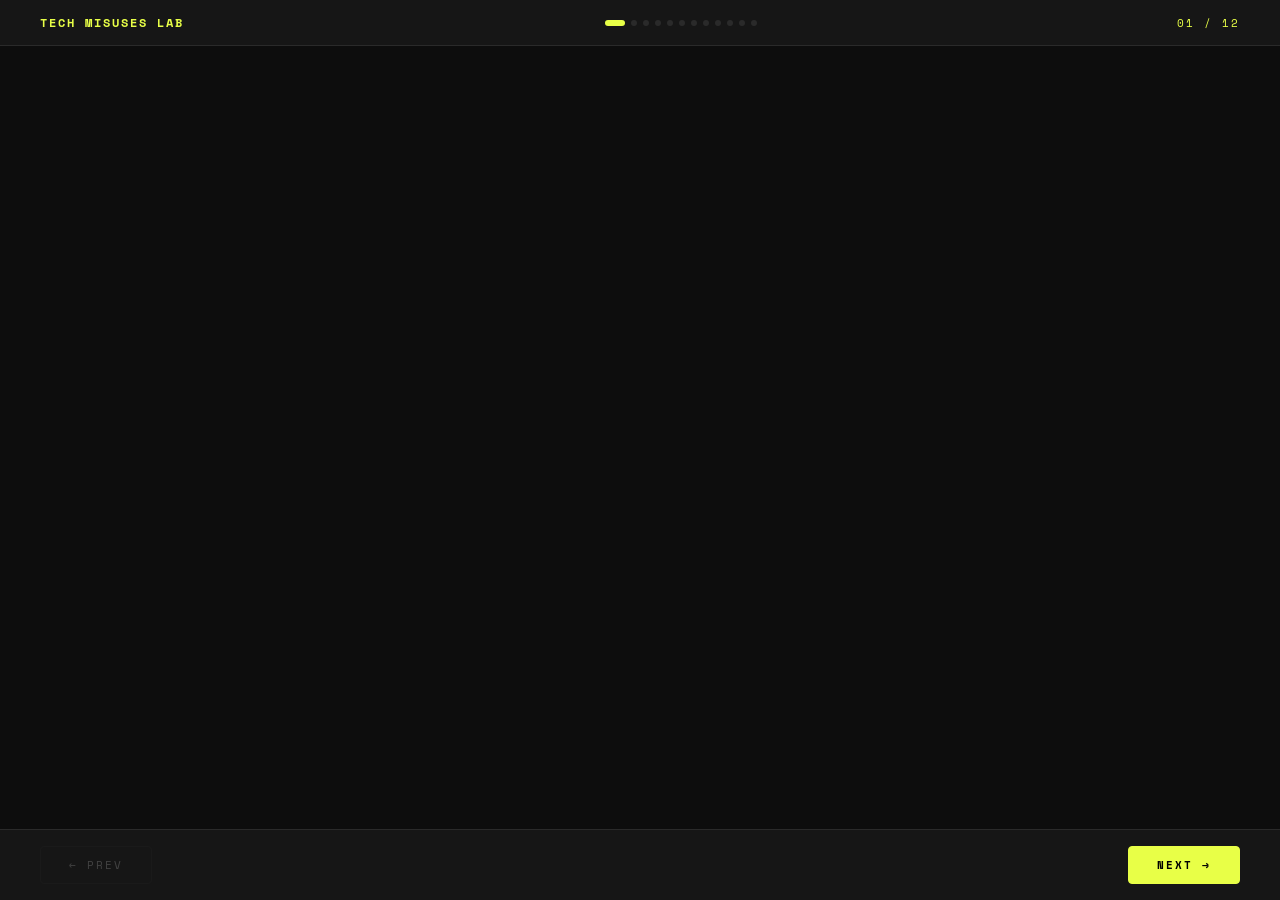
==== page.html @ c96d56f9 "Iteration1" ====
<!DOCTYPE html>
<html lang="en">
<head>
<meta charset="UTF-8"/>
<meta name="viewport" content="width=device-width, initial-scale=1.0"/>
<title>Tech Misuses Lab</title>
<link href="https://fonts.googleapis.com/css2?family=Space+Mono:wght@400;700&family=Syne:wght@400;700;800&display=swap" rel="stylesheet"/>
<style>
  :root {
    --bg: #0d0d0d; --surface: #161616; --border: #2a2a2a;
    --accent: #e8ff47; --accent2: #ff4747; --accent3: #47c8ff;
    --text: #f0f0f0; --muted: #888;
  }
  * { box-sizing: border-box; margin: 0; padding: 0; }
  body { background: var(--bg); color: var(--text); font-family: 'Syne', sans-serif; height: 100vh; display: flex; flex-direction: column; overflow: hidden; }

  /* TOPBAR */
  .topbar { display: flex; align-items: center; justify-content: space-between; padding: 14px 40px; border-bottom: 1px solid var(--border); background: var(--surface); flex-shrink: 0; }
  .topbar-title { font-family: 'Space Mono', monospace; font-size: 11px; color: var(--muted); letter-spacing: 3px; text-transform: uppercase; }
  .topbar-brand { font-family: 'Space Mono', monospace; font-size: 12px; color: var(--accent); letter-spacing: 2px; font-weight: 700; }
  .slide-counter { font-family: 'Space Mono', monospace; font-size: 11px; color: var(--accent); letter-spacing: 2px; }
  .progress-bar { display: flex; gap: 6px; align-items: center; }
  .dot { width: 6px; height: 6px; border-radius: 50%; background: var(--border); transition: all 0.3s ease; cursor: pointer; }
  .dot.active { background: var(--accent); width: 20px; border-radius: 3px; }
  .dot.visited { background: var(--muted); }

  /* SLIDES */
  .slides-wrapper { flex: 1; overflow: hidden; position: relative; }
  .slide { position: absolute; inset: 0; padding: 0 10%; display: flex; flex-direction: column; justify-content: center; align-items: center; text-align: center; opacity: 0; transform: translateX(60px); transition: all 0.45s cubic-bezier(0.4,0,0.2,1); pointer-events: none; overflow-y: auto; }
  .slide.left-align { align-items: flex-start; text-align: left; }
  .slide.active { opacity: 1; transform: translateX(0); pointer-events: all; }
  .slide.exit { opacity: 0; transform: translateX(-60px); }

  .slide-label { font-family: 'Space Mono', monospace; font-size: 11px; color: var(--accent); letter-spacing: 4px; text-transform: uppercase; margin-bottom: 20px; }
  h1 { font-size: clamp(36px,5.5vw,64px); font-weight: 800; line-height: 1.05; }
  h2 { font-size: clamp(24px,3.5vw,42px); font-weight: 700; line-height: 1.1; }
  h3 { font-size: clamp(18px,2.5vw,28px); font-weight: 700; line-height: 1.2; }
  .accent-word { color: var(--accent); }
  .danger-word { color: var(--accent2); }

  /* BOTTOM NAV */
  .bottom-nav { display: flex; justify-content: space-between; align-items: center; padding: 16px 40px; border-top: 1px solid var(--border); background: var(--surface); flex-shrink: 0; }
  .nav-btn { font-family: 'Space Mono', monospace; font-size: 11px; letter-spacing: 2px; padding: 10px 28px; border: 1px solid var(--border); background: transparent; color: var(--text); cursor: pointer; border-radius: 4px; transition: all 0.2s; }
  .nav-btn:hover:not(:disabled) { border-color: var(--accent); color: var(--accent); }
  .nav-btn:disabled { opacity: 0.2; cursor: not-allowed; }
  .nav-btn.primary { background: var(--accent); color: #000; border-color: var(--accent); font-weight: 700; }
  .nav-btn.primary:hover { background: #d4e83e; }

  /* ── SLIDE 1: Learning Objectives ── */
  .tool-name {
    font-family: 'Space Mono', monospace;
    font-size: 22px; letter-spacing: 5px; color: var(--accent3);
    text-transform: uppercase; margin-bottom: 14px; font-weight: 700;
  }
  .slide-label-large { font-family: 'Space Mono', monospace; font-size: 18px; color: var(--accent); letter-spacing: 4px; text-transform: uppercase; margin-bottom: 28px; font-weight: 700; }
  .obj-list { display: flex; flex-direction: column; gap: 14px; max-width: 720px; margin-top: 10px; width: 100%; }
  .obj-item { display: flex; gap: 18px; align-items: flex-start; padding: 16px 22px; background: var(--surface); border: 1px solid var(--border); border-radius: 8px; text-align: left; }
  .obj-num { font-family: 'Space Mono', monospace; font-size: 15px; font-weight: 700; color: var(--accent); min-width: 28px; padding-top: 3px; }
  .obj-text { font-size: 20px; color: #ccc; line-height: 1.55; }
  .obj-text strong { color: var(--text); }

  /* ── SLIDE 2: Why This Matters ── */
  .why-box { max-width: 700px; text-align: center; }
  .why-body { font-size: 19px; line-height: 1.75; color: #ccc; margin-top: 28px; max-width: 700px; }
  .why-body strong { color: var(--text); }
  .why-highlight { margin-top: 32px; padding: 26px 32px; border: 1px solid rgba(232,255,71,0.3); background: #131600; border-radius: 8px; font-size: 20px; line-height: 1.75; color: #ddd; max-width: 700px; }
  .why-highlight strong { color: var(--accent); }

  /* ── SLIDE 3: Choose Device ── */
  .mission-box { margin-top: 24px; padding: 22px 28px; border-left: 3px solid var(--accent3); background: #0d1219; border-radius: 0 8px 8px 0; max-width: 680px; width: 100%; text-align: left; }
  .mission-label { font-family: 'Space Mono', monospace; font-size: 12px; color: var(--accent3); letter-spacing: 3px; margin-bottom: 12px; }
  .mission-points { list-style: none; display: flex; flex-direction: column; gap: 10px; }
  .mission-points li { font-size: 18px; color: #ccc; display: flex; gap: 10px; align-items: flex-start; }
  .mission-points li::before { content: '→'; color: var(--accent3); font-family: 'Space Mono', monospace; flex-shrink: 0; }
  .object-grid { display: flex; gap: 24px; margin-top: 40px; justify-content: center; }
  .object-card { border: 1px solid var(--border); background: var(--surface); border-radius: 14px; padding: 44px 48px; cursor: pointer; transition: all 0.25s ease; text-align: center; position: relative; overflow: hidden; min-width: 200px; }
  .object-card:hover { border-color: var(--accent); transform: translateY(-4px); background: #1e1e1e; }
  .object-card.selected { border-color: var(--accent); background: #1e1e00; }
  .object-card .icon { font-size: 56px; margin-bottom: 18px; display: block; }
  .object-card .name { font-size: 18px; font-weight: 700; }
  .object-card .tag { margin-top: 8px; font-size: 10px; font-family: 'Space Mono', monospace; color: var(--muted); }
  .object-card .soon { position: absolute; top: 12px; right: 12px; font-size: 9px; background: var(--border); color: var(--muted); padding: 3px 8px; border-radius: 3px; font-family: 'Space Mono', monospace; }
  .select-btn { margin-top: 28px; background: var(--accent); color: #000; font-family: 'Space Mono', monospace; font-size: 13px; font-weight: 700; letter-spacing: 2px; padding: 15px 36px; border: none; cursor: pointer; transition: all 0.2s; border-radius: 5px; }
  .select-btn:hover { background: #d4e83e; transform: translateY(-1px); }

  /* ── SLIDE 4: Components ── */
  .purpose-box { border-left: 3px solid var(--accent); padding: 15px 20px; background: #161600; margin: 18px 0 20px; font-size: 16px; line-height: 1.7; color: #ccc; max-width: 820px; border-radius: 0 6px 6px 0; width: 100%; }
  .printer-image { max-width: 820px; width: 100%; border-radius: 8px; border: 1px solid var(--border); margin-top: 4px; object-fit: contain; max-height: 340px; }
  .img-placeholder { max-width: 820px; width: 100%; height: 300px; border: 2px dashed var(--border); border-radius: 8px; display: flex; align-items: center; justify-content: center; flex-direction: column; gap: 10px; color: var(--muted); font-family: 'Space Mono', monospace; font-size: 12px; letter-spacing: 2px; margin-top: 4px; }

  /* ── SLIDE 5: Quiz 1 ── */
  .quiz-wrap { display: flex; flex-direction: column; align-items: center; width: 100%; max-width: 700px; }
  .quiz-heading { font-size: clamp(22px,3.5vw,40px); font-weight: 800; line-height: 1.15; text-align: center; margin-bottom: 14px; }
  .quiz-q { font-size: 18px; color: #bbb; margin-bottom: 26px; line-height: 1.55; text-align: center; max-width: 580px; }
  .options-grid { display: flex; flex-direction: column; gap: 12px; width: 100%; }
  .option-btn { padding: 18px 24px; background: var(--surface); border: 2px solid var(--border); color: var(--text); font-family: 'Syne', sans-serif; font-size: 17px; font-weight: 600; text-align: left; cursor: pointer; border-radius: 8px; transition: all 0.25s; display: flex; align-items: center; gap: 16px; }
  .option-btn:hover:not(:disabled) { border-color: var(--accent3); background: #0d1a1f; }
  .option-btn.correct { border-color: var(--accent); background: #1a1e00; color: var(--accent); }
  .option-btn.wrong { border-color: var(--accent2); background: #1a0000; color: var(--accent2); }
  .option-letter { font-family: 'Space Mono', monospace; font-size: 14px; color: var(--muted); min-width: 24px; }
  .feedback-box { margin-top: 16px; padding: 15px 20px; border-radius: 8px; font-size: 15px; line-height: 1.6; width: 100%; display: none; }
  .feedback-box.show { display: block; }
  .feedback-box.correct-fb { background: #1a1e00; border: 1px solid var(--accent); color: var(--accent); }
  .feedback-box.wrong-fb { background: #1a0000; border: 1px solid var(--accent2); color: #ff8888; }

  /* ── SLIDE 6: Story 1 ── */
  .story-wrap { max-width: 800px; width: 100%; text-align: left; }
  .story-intro { font-size: 18px; color: #aaa; margin-top: 12px; margin-bottom: 22px; line-height: 1.6; }
  .attack-card { display: flex; flex-direction: column; gap: 10px; }
  .attack-block { padding: 20px 26px; border-radius: 8px; border-left: 4px solid transparent; }
  .attack-block.setup { background: #0d1219; border-color: var(--accent3); }
  .attack-block.payload { background: #1a0d0d; border-color: var(--accent2); }
  .attack-block.result { background: #0d1200; border-color: var(--accent); }
  .attack-tag { font-family: 'Space Mono', monospace; font-size: 11px; letter-spacing: 3px; text-transform: uppercase; margin-bottom: 9px; }
  .attack-block.setup .attack-tag { color: var(--accent3); }
  .attack-block.payload .attack-tag { color: var(--accent2); }
  .attack-block.result .attack-tag { color: var(--accent); }
  .attack-block p { font-size: 16px; color: #ccc; line-height: 1.65; }
  .attack-block p code { color: var(--accent3); background: #0d0d0d; padding: 2px 8px; border-radius: 4px; font-family: 'Space Mono', monospace; }
  .attack-block p strong.bad { color: #ff8888; }

  /* ── SLIDE 7: Teaser ── */
  .teaser-big { font-size: clamp(38px,5.5vw,68px); font-weight: 800; line-height: 1.05; margin: 20px 0 24px; text-align: center; }
  .teaser-sub { font-size: 18px; color: var(--muted); max-width: 520px; line-height: 1.75; text-align: center; }
  .hint-box { margin-top: 32px; padding: 18px 26px; border: 1px dashed rgba(232,255,71,0.4); border-radius: 8px; font-family: 'Space Mono', monospace; font-size: 14px; color: var(--muted); max-width: 540px; text-align: center; }
  .hint-box span { color: var(--accent); }

  /* ── SLIDE 8: Quiz 2 ── (reuses quiz styles) */

  /* ── SLIDE 9: Story 2 ── */
  .cbs-highlight { margin-top: 14px; padding: 15px 20px; background: #0a0a0a; border: 1px solid #333; border-radius: 8px; font-size: 15px; color: #999; line-height: 1.7; }
  .cbs-highlight strong { color: var(--accent); }

  /* ── SLIDE 10: Fix ── */
  .think-grid { display: grid; grid-template-columns: 1fr 1fr; gap: 16px; max-width: 800px; width: 100%; margin-top: 26px; }
  .think-card { padding: 20px 22px; border: 1px solid var(--border); border-radius: 10px; background: var(--surface); text-align: left; }
  .think-card.good { border-color: rgba(232,255,71,0.3); background: #131600; }
  .think-card.wasteful { border-color: rgba(255,150,0,0.3); background: #150a00; }
  .think-title { font-family: 'Space Mono', monospace; font-size: 11px; letter-spacing: 3px; text-transform: uppercase; margin-bottom: 10px; }
  .think-card.good .think-title { color: var(--accent); }
  .think-card.wasteful .think-title { color: #ff9600; }
  .think-card p { font-size: 15px; color: #bbb; line-height: 1.65; }

  /* ── SLIDE 11: Learnings ── */
  .learning-list { display: flex; flex-direction: column; gap: 10px; max-width: 700px; width: 100%; margin-top: 24px; text-align: left; }
  .learning-item { display: flex; gap: 20px; align-items: flex-start; padding: 15px 20px; background: var(--surface); border: 1px solid var(--border); border-radius: 8px; animation: fadeUp 0.4s ease both; }
  @keyframes fadeUp { from { opacity:0; transform:translateY(10px); } to { opacity:1; transform:translateY(0); } }
  .learning-num { font-family: 'Space Mono', monospace; font-size: 20px; font-weight: 700; color: var(--accent); min-width: 30px; line-height: 1; }
  .learning-text { font-size: 15px; color: #ccc; line-height: 1.6; }
  .learning-text strong { color: var(--text); }

  /* ── SLIDE 12: Finish ── */
  .finish-wrap { max-width: 700px; text-align: center; }
  .finish-body { font-size: 18px; color: #ccc; line-height: 1.75; margin-top: 24px; }
  .finish-body strong { color: var(--text); }
  .finish-card { margin-top: 28px; padding: 22px 28px; border: 1px solid rgba(232,255,71,0.3); background: #131600; border-radius: 10px; font-size: 17px; color: #ccc; line-height: 1.7; }
  .finish-card strong { color: var(--accent); }

  .slide::-webkit-scrollbar { width: 4px; }
  .slide::-webkit-scrollbar-thumb { background: var(--border); border-radius: 2px; }
</style>
</head>
<body>

<div class="topbar">
  <div class="topbar-brand">TECH MISUSES LAB</div>
  <div class="progress-bar" id="progressBar"></div>
  <div class="slide-counter" id="slideCounter">01 / 12</div>
</div>

<div class="slides-wrapper">

  <!-- ═══ SLIDE 1: Learning Objectives ═══ -->
  <div class="slide" data-slide="1">
    <div class="tool-name">Tech Misuses Lab</div>
    <div class="slide-label-large">Learning Objectives</div>
    <div class="obj-list">
      <div class="obj-item">
        <div class="obj-num">01</div>
        <div class="obj-text"><strong>Define the purpose</strong> of an engineering device and break it down into its core components.</div>
      </div>
      <div class="obj-item">
        <div class="obj-num">02</div>
        <div class="obj-text"><strong>Understand how each component works</strong> — including how it stores, moves, and exposes data.</div>
      </div>
      <div class="obj-item">
        <div class="obj-num">03</div>
        <div class="obj-text"><strong>Identify real-world misuse patterns</strong> that have already been exploited by attackers.</div>
      </div>
      <div class="obj-item">
        <div class="obj-num">04</div>
        <div class="obj-text"><strong>Think critically about your own designs</strong> — spotting vulnerabilities before others do.</div>
      </div>
      <div class="obj-item">
        <div class="obj-num">05</div>
        <div class="obj-text"><strong>Apply a repeatable framework</strong> for misuse analysis to any device you design or use.</div>
      </div>
    </div>
  </div>

  <!-- ═══ SLIDE 2: Why Do I Need to Know This? ═══ -->
  <div class="slide" data-slide="2">
    <div class="slide-label-large">Why This Matters</div>
    <div class="why-body">
      <p style="font-size:20px;color:#ddd;line-height:1.6;margin-bottom:16px;">You are — or will be — a <strong style="color:#f0f0f0">designer of products</strong>, and at some point you will ship something into the world.</p>
      <p style="font-size:20px;color:#ddd;line-height:1.6;margin-bottom:0;">When you do, others will use it in ways you never intended — some clever, some malicious.</p>
    </div>
    <div class="why-highlight">
      This tool gives you the instinct to see misuse early — before a product ships, before an attacker finds it, and before it becomes your problem to fix.
    </div>
  </div>

  <!-- ═══ SLIDE 3: Choose Device ═══ -->
  <div class="slide" data-slide="3">
    <div class="slide-label">Step 01 — The Mission</div>
    <h2>Which device do you<br>want to <span class="accent-word">explore?</span></h2>
    <div class="object-grid">
      <div class="object-card selected" onclick="selectCard(this)">
        <span class="icon">🖨️</span>
        <div class="name">Office Printer</div>
      </div>
      <div class="object-card" style="opacity:0.4;pointer-events:none;">
        <span class="soon">SOON</span>
        <span class="icon">📡</span>
        <div class="name">Wi-Fi Router</div>
      </div>
      <div class="object-card" style="opacity:0.4;pointer-events:none;">
        <span class="soon">SOON</span>
        <span class="icon">🔒</span>
        <div class="name">Smart Lock</div>
      </div>
    </div>
    <button class="select-btn" onclick="goNext()">CONTINUE →</button>
  </div>

  <!-- ═══ SLIDE 4: Components ═══ -->
  <div class="slide" data-slide="4" style="flex-direction:row; align-items:center; justify-content:center; gap:48px; padding:36px 6%; text-align:left;">
    <div style="flex:0 0 auto; max-width:340px;">
      <div class="slide-label">Step 02 — What is a Printer?</div>
      <h2>The Office <span class="accent-word">Printer</span></h2>
      <div class="purpose-box" style="margin-top:20px;">
        A printer's primary purpose is to <strong style="color:#f0f0f0">convert digital data into a permanent physical document</strong> on paper. In an office it is a shared hub for printing, scanning, and copying.
      </div>
    </div>
    <div style="flex:1; display:flex; align-items:center; justify-content:center; max-width:560px;">
      <img src="image.png" alt="Printer components diagram" class="printer-image" style="max-height:480px; width:100%; object-fit:contain;"
           onerror="this.style.display='none'; document.getElementById('imgPlaceholder').style.display='flex';" />
      <div id="imgPlaceholder" class="img-placeholder" style="display:none; height:400px;">
        <span>🖼️</span>
        <span>image.png — place in the same folder as this file</span>
      </div>
    </div>
  </div>

  <!-- ═══ SLIDE 5: QUIZ 1 ═══ -->
  <div class="slide" data-slide="5">
    <div class="slide-label">Step 03 — Challenge #1</div>
    <div class="quiz-wrap">
      <div class="quiz-heading">The printer is <em>live</em> in the office.<br>Which components make it <span class="danger-word">vulnerable?</span></div>
      <p class="quiz-q">An attacker wants to spy on documents while the printer is actively used. Which combination gives them a way in?</p>
      <div class="options-grid" id="quiz1Options">
        <button class="option-btn" onclick="quiz1Answer(this,'A')"><span class="option-letter">A</span> Mechanical Engine &amp; Fuser</button>
        <button class="option-btn" onclick="quiz1Answer(this,'B')"><span class="option-letter">B</span> Internet Connectivity &amp; Hard Disk Storage</button>
        <button class="option-btn" onclick="quiz1Answer(this,'C')"><span class="option-letter">C</span> Image Sensor only</button>
      </div>
      <div class="feedback-box" id="quiz1Feedback"></div>
    </div>
  </div>

  <!-- ═══ SLIDE 6: Story 1 ═══ -->
  <div class="slide" data-slide="6" style="flex-direction:row; align-items:center; justify-content:center; gap:48px; padding:36px 6%; text-align:left;">
    <div style="flex:0 0 auto; max-width:320px;">
      <div class="slide-label">Step 04 — Story #1</div>
      <h2>The <span class="danger-word">Invisible Proxy</span> Attack</h2>
      <p class="story-intro">Printers on office Wi-Fi or Ethernet are a silent entry point into the entire network.</p>
    </div>
    <div style="flex:1; display:flex; align-items:center; justify-content:center; max-width:600px;">
      <img src="story1.png" alt="Invisible Proxy Attack diagram" style="width:100%; max-height:480px; object-fit:contain; border-radius:8px; border:1px solid var(--border);"
           onerror="this.style.display='none'; document.getElementById('story1Placeholder').style.display='flex';" />
      <div id="story1Placeholder" class="img-placeholder" style="display:none; height:400px;">
        <span>🖼️</span>
        <span>story1.png — place in the same folder as this file</span>
      </div>
    </div>
  </div>

  <!-- ═══ SLIDE 7: Teaser ═══ -->
  <div class="slide" data-slide="7">
    <div class="slide-label">Step 05 — Round 2</div>
    <p style="color:var(--muted);font-size:16px;letter-spacing:1px;">But the story doesn't end there —</p>
    <div class="teaser-big">What happens<br>when the printer<br><span class="accent-word">leaves</span> the building?</div>
    <p class="teaser-sub">The network attack needs the printer to be online. But the <em>second</em> vulnerability exists even after the machine is powered off, unplugged, and thrown away.</p>
    <div class="hint-box">💡 Think: <span>Which component stores a permanent copy of every document ever printed or scanned?</span></div>
  </div>

  <!-- ═══ SLIDE 8: QUIZ 2 ═══ -->
  <div class="slide" data-slide="8">
    <div class="slide-label">Step 06 — Challenge #2</div>
    <div class="quiz-wrap">
      <div class="quiz-heading">The printer is <em>discarded</em>.<br>Which component still holds <span class="danger-word">all the secrets?</span></div>
      <p class="quiz-q">A company sells its old printer for $50. An attacker buys it. Without any network, which single component lets them recover years of sensitive documents?</p>
      <div class="options-grid" id="quiz2Options">
        <button class="option-btn" onclick="quiz2Answer(this,'A')"><span class="option-letter">A</span> Internet Connectivity</button>
        <button class="option-btn" onclick="quiz2Answer(this,'B')"><span class="option-letter">B</span> Hard Disk Storage</button>
        <button class="option-btn" onclick="quiz2Answer(this,'C')"><span class="option-letter">C</span> Mechanical Engine</button>
      </div>
      <div class="feedback-box" id="quiz2Feedback"></div>
    </div>
  </div>

  <!-- ═══ SLIDE 9: Story 2 ═══ -->
  <div class="slide left-align" data-slide="9" style="padding: 36px 8%;">
    <div class="slide-label">Step 07 — Story #2</div>
    <h2>The <span class="danger-word">Discarded</span> Goldmine</h2>
    <div class="story-wrap">
      <div class="attack-card" style="margin-top:18px;">
        <div class="attack-block setup">
          <div class="attack-tag">📦 The Setup</div>
          <p>When a company's lease ends or the machine breaks, the printer is sold at auction or sent to a recycler — hard drive still inside, full of data.</p>
        </div>
        <div class="attack-block payload">
          <div class="attack-tag">💣 The Attack</div>
          <p>An attacker buys the machine for <strong class="bad">$50</strong>, pulls the hard drive out, plugs it into a cheap SATA-to-USB adapter, and uses free forensic software to recover every scan, fax, and print job ever stored.</p>
        </div>
        <div class="attack-block result">
          <div class="attack-tag">📋 The Result</div>
          <p>Every sensitive document that ever passed through that printer is now in the attacker's hands — for the price of a pizza.</p>
        </div>
      </div>
      <div class="cbs-highlight">
        🎙️ <strong>Real World:</strong> A CBS News investigation bought used printers from a warehouse and recovered thousands of pages of medical records, social security numbers, and police warrants still on the drives.
      </div>
    </div>
  </div>

  <!-- ═══ SLIDE 10: Fix ═══ -->
  <div class="slide" data-slide="10">
    <div class="slide-label">Step 08 — What's the Fix?</div>
    <h2>How do you <span class="accent-word">solve</span> this?</h2>
    <div class="think-grid">
      <div class="think-card good">
        <div class="think-title">✅ During Use</div>
        <p>Use <strong style="color:var(--accent)">Disk Overwrite Kits</strong> — electronically shred every bit of data the moment each print job finishes.</p>
      </div>
      <div class="think-card good">
        <div class="think-title">✅ End of Life</div>
        <p><strong style="color:var(--accent)">Physically destroy</strong> the hard drive with a drill before the machine leaves the building permanently.</p>
      </div>
      <div class="think-card wasteful">
        <div class="think-title">⚠️ Tempting but Wasteful</div>
        <p>Replacing the printer every year to avoid data buildup — expensive, unsustainable, and the old drive still exists.</p>
      </div>
      <div class="think-card wasteful">
        <div class="think-title">⚠️ Tempting but Wasteful</div>
        <p>Switching to a storage-free offline printer — kills all modern workflow features and just shifts the risk elsewhere.</p>
      </div>
    </div>
  </div>

  <!-- ═══ SLIDE 11: Learnings ═══ -->
  <div class="slide" data-slide="11">
    <div class="slide-label">Step 09 — Key Takeaways</div>
    <h2>What did we <span class="accent-word">learn?</span></h2>
    <div class="learning-list">
      <div class="learning-item" style="animation-delay:0.05s">
        <div class="learning-num">01</div>
        <div class="learning-text"><strong>Clearly define the main objective</strong> and side objectives of your engineering tool.</div>
      </div>
      <div class="learning-item" style="animation-delay:0.1s">
        <div class="learning-num">02</div>
        <div class="learning-text"><strong>Clearly list out all the components</strong> required for that tool.</div>
      </div>
      <div class="learning-item" style="animation-delay:0.15s">
        <div class="learning-num">03</div>
        <div class="learning-text"><strong>Understand each component's functioning</strong> — not just what it does, but how it stores and transmits data.</div>
      </div>
      <div class="learning-item" style="animation-delay:0.2s">
        <div class="learning-num">04</div>
        <div class="learning-text"><strong>Research past misuse</strong> of those components in the real world before you deploy.</div>
      </div>
      <div class="learning-item" style="animation-delay:0.25s">
        <div class="learning-num">05</div>
        <div class="learning-text"><strong>Think of possible future misuses</strong> in your system — both while active <em>and</em> at end of life.</div>
      </div>
    </div>
  </div>

  <!-- ═══ SLIDE 12: Finish ═══ -->
  <div class="slide" data-slide="12">
    <div class="slide-label">Mission Complete</div>
    <div class="finish-wrap">
      <h1>Nice work.<br>You spotted the <span class="accent-word">risks.</span></h1>
      <p class="finish-body">
        Most people see a printer as just a machine that prints paper.<br/>
        Engineers look deeper — at the <strong>systems, data flows, and hidden risks</strong>.
      </p>
      <p class="finish-body" style="margin-top:14px;color:#aaa;">
        Today you identified vulnerabilities, traced real attacks, and thought about how to prevent them. That mindset is what turns someone from a <em>user</em> of technology into someone who can <span class="accent-word">design safer systems.</span>
      </p>
      <div class="finish-card">
        <strong>Keep thinking like this.</strong><br/>
        Every device has hidden assumptions. The best engineers are the ones who question them before attackers do.
      </div>
      <button class="select-btn" style="margin-top:28px;" onclick="goTo(1)">RESTART MISSION ↺</button>
    </div>
  </div>

</div>

<div class="bottom-nav">
  <button class="nav-btn" id="prevBtn" onclick="goPrev()" disabled>← PREV</button>
  <button class="nav-btn primary" id="nextBtn" onclick="goNext()">NEXT →</button>
</div>

<script>
  let current = 1;
  const total = 12;

  function buildDots() {
    const bar = document.getElementById('progressBar');
    bar.innerHTML = '';
    for (let i = 1; i <= total; i++) {
      const d = document.createElement('div');
      d.className = 'dot' + (i === current ? ' active' : i < current ? ' visited' : '');
      d.onclick = () => goTo(i);
      bar.appendChild(d);
    }
  }

  function updateUI() {
    document.getElementById('slideCounter').textContent =
      String(current).padStart(2,'0') + ' / ' + String(total).padStart(2,'0');
    document.getElementById('prevBtn').disabled = current === 1;
    document.getElementById('nextBtn').textContent = current === total ? 'FINISH ✓' : 'NEXT →';
    buildDots();
  }

  function goTo(n) {
    if (n === current) return;
    const slides = document.querySelectorAll('.slide');
    slides.forEach(s => {
      s.classList.remove('active','exit');
      if (parseInt(s.dataset.slide) === n) s.classList.add('active');
      else if (parseInt(s.dataset.slide) === current) s.classList.add('exit');
    });
    current = n;
    updateUI();
    setTimeout(() => document.querySelectorAll('.slide.exit').forEach(s => s.classList.remove('exit')), 500);
  }

  function goNext() { if (current < total) goTo(current + 1); }
  function goPrev() { if (current > 1) goTo(current - 1); }

  function selectCard(el) {
    document.querySelectorAll('.object-card').forEach(c => c.classList.remove('selected'));
    el.classList.add('selected');
  }

  /* QUIZ 1 — correct: B */
  function quiz1Answer(btn, key) {
    document.querySelectorAll('#quiz1Options .option-btn').forEach(b => b.disabled = true);
    const fb = document.getElementById('quiz1Feedback');
    if (key === 'B') {
      btn.classList.add('correct');
      fb.className = 'feedback-box show correct-fb';
      fb.textContent = '✓ Correct! Internet Connectivity gives the attacker a way in, and Hard Disk Storage silently holds every document they want to steal. Together they are the attack surface.';
    } else {
      btn.classList.add('wrong');
      document.querySelectorAll('#quiz1Options .option-btn')[1].classList.add('correct');
      fb.className = 'feedback-box show wrong-fb';
      fb.textContent = key === 'A'
        ? '✗ The Mechanical Engine is purely physical — heat and rollers, no memory and no network. There is nothing for an attacker to capture here.'
        : '✗ The Image Sensor only reads a page in the moment of scanning. On its own it stores nothing and transmits nothing — it needs a disk and a network to become dangerous.';
    }
  }

  /* QUIZ 2 — correct: B */
  function quiz2Answer(btn, key) {
    document.querySelectorAll('#quiz2Options .option-btn').forEach(b => b.disabled = true);
    const fb = document.getElementById('quiz2Feedback');
    if (key === 'B') {
      btn.classList.add('correct');
      fb.className = 'feedback-box show correct-fb';
      fb.textContent = '✓ Correct! The Hard Disk retains every document even after the printer is powered off and discarded. No network needed — just a $5 adapter and free software is enough to recover everything.';
    } else {
      btn.classList.add('wrong');
      document.querySelectorAll('#quiz2Options .option-btn')[1].classList.add('correct');
      fb.className = 'feedback-box show wrong-fb';
      fb.textContent = key === 'A'
        ? '✗ Internet Connectivity needs the printer to be powered on and connected. Once discarded, the network is irrelevant — but the hard disk keeps all data regardless.'
        : '✗ The Mechanical Engine is all moving parts — drums, rollers, heat. It processes paper in real time but stores nothing. No data, no risk at end of life.';
    }
  }

  updateUI();
</script>
</body>
</html>
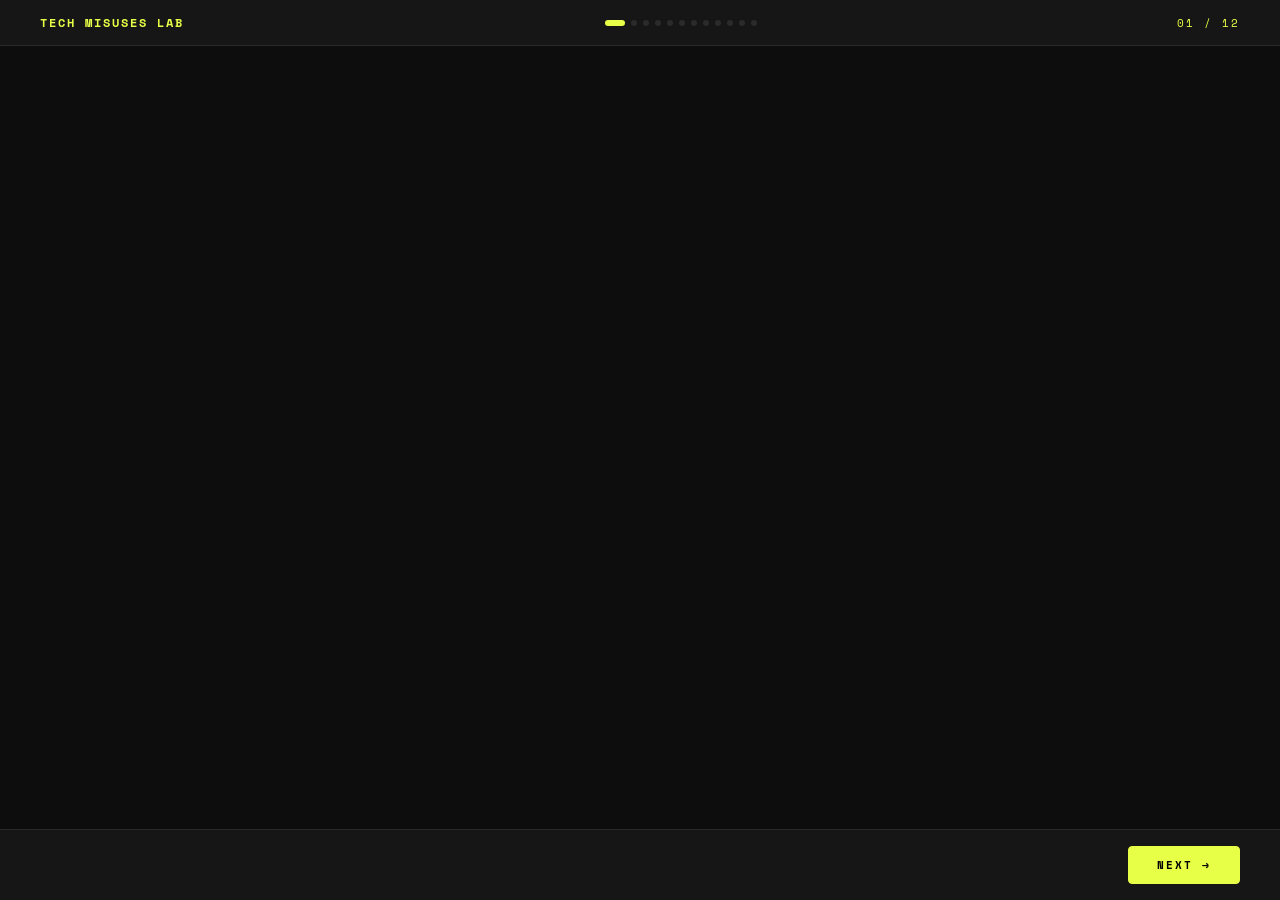
==== commit 67891857: "Iteration2" ====
--- a/page.html
+++ b/page.html
@@ -143,11 +143,14 @@
 
   /* ── SLIDE 11: Learnings ── */
   .learning-list { display: flex; flex-direction: column; gap: 10px; max-width: 700px; width: 100%; margin-top: 24px; text-align: left; }
-  .learning-item { display: flex; gap: 20px; align-items: flex-start; padding: 15px 20px; background: var(--surface); border: 1px solid var(--border); border-radius: 8px; animation: fadeUp 0.4s ease both; }
+  .learning-item { display: flex; gap: 20px; align-items: center; padding: 15px 20px; background: var(--surface); border: 1px solid var(--border); border-radius: 8px; animation: fadeUp 0.4s ease both; }
   @keyframes fadeUp { from { opacity:0; transform:translateY(10px); } to { opacity:1; transform:translateY(0); } }
-  .learning-num { font-family: 'Space Mono', monospace; font-size: 20px; font-weight: 700; color: var(--accent); min-width: 30px; line-height: 1; }
-  .learning-text { font-size: 15px; color: #ccc; line-height: 1.6; }
-  .learning-text strong { color: var(--text); }
+  .learning-num { font-family: 'Space Mono', monospace; font-size: 15px; font-weight: 700; color: var(--accent); min-width: 28px; flex-shrink: 0; }
+  .learning-text { font-size: 16px; color: var(--text); font-weight: 700; flex: 1; line-height: 1.3; }
+  .star-row { display: flex; gap: 5px; flex-shrink: 0; }
+  .star { font-size: 22px; cursor: pointer; color: var(--border); transition: color 0.15s, transform 0.1s; line-height: 1; }
+  .star:hover { transform: scale(1.2); }
+  .star.filled { color: var(--accent); }
 
   /* ── SLIDE 12: Finish ── */
   .finish-wrap { max-width: 700px; text-align: center; }
@@ -158,6 +161,31 @@
 
   .slide::-webkit-scrollbar { width: 4px; }
   .slide::-webkit-scrollbar-thumb { background: var(--border); border-radius: 2px; }
+
+  /* ── Quiz side-panel image preview ── */
+  .quiz-layout { display: flex; flex-direction: row; width: 100%; max-width: 1160px; gap: 48px; align-items: flex-start; text-align: left; }
+  .quiz-left { flex: 0 0 460px; display: flex; flex-direction: column; }
+  .quiz-heading { font-size: clamp(20px,2.8vw,34px); font-weight: 800; line-height: 1.15; margin-bottom: 14px; }
+  .quiz-q { font-size: 16px; color: #bbb; margin-bottom: 22px; line-height: 1.55; max-width: 100%; }
+  .quiz-right {
+    flex: 1;
+    display: flex;
+    flex-direction: column;
+    align-items: center;
+    justify-content: center;
+    min-height: 400px;
+    background: var(--surface);
+    border: 1px solid var(--border);
+    border-radius: 14px;
+    padding: 28px 24px;
+    transition: border-color 0.25s, background 0.25s;
+    gap: 20px;
+  }
+  .quiz-right.active { border-color: var(--accent3); background: #0a1419; }
+  .quiz-img-item { display: flex; flex-direction: column; align-items: center; gap: 12px; width: 100%; }
+  .quiz-img-item img { width: 100%; max-height: 300px; object-fit: contain; border-radius: 10px; border: 1px solid var(--border); background: #0d0d0d; transition: opacity 0.2s; }
+  .quiz-img-label { font-family: 'Space Mono', monospace; font-size: 10px; color: var(--accent3); letter-spacing: 3px; text-transform: uppercase; text-align: center; }
+  .quiz-img-hint { font-family: 'Space Mono', monospace; font-size: 11px; color: var(--muted); letter-spacing: 2px; text-align: center; line-height: 1.8; }
 </style>
 </head>
 <body>
@@ -230,7 +258,7 @@
         <div class="name">Smart Lock</div>
       </div>
     </div>
-    <button class="select-btn" onclick="goNext()">CONTINUE →</button>
+    <!-- <button class="select-btn" onclick="goNext()">CONTINUE →</button> -->
   </div>
 
   <!-- ═══ SLIDE 4: Components ═══ -->
@@ -253,21 +281,26 @@
   </div>
 
   <!-- ═══ SLIDE 5: QUIZ 1 ═══ -->
-  <div class="slide" data-slide="5">
-    <div class="slide-label">Step 03 — Challenge #1</div>
-    <div class="quiz-wrap">
-      <div class="quiz-heading">The printer is <em>live</em> in the office.<br>Which components make it <span class="danger-word">vulnerable?</span></div>
-      <p class="quiz-q">An attacker wants to spy on documents while the printer is actively used. Which combination gives them a way in?</p>
-      <div class="options-grid" id="quiz1Options">
-        <button class="option-btn" onclick="quiz1Answer(this,'A')"><span class="option-letter">A</span> Mechanical Engine &amp; Fuser</button>
-        <button class="option-btn" onclick="quiz1Answer(this,'B')"><span class="option-letter">B</span> Internet Connectivity &amp; Hard Disk Storage</button>
-        <button class="option-btn" onclick="quiz1Answer(this,'C')"><span class="option-letter">C</span> Image Sensor only</button>
-      </div>
-      <div class="feedback-box" id="quiz1Feedback"></div>
-    </div>
-  </div>
-
-  <!-- ═══ SLIDE 6: Story 1 ═══ -->
+  <div class="slide" data-slide="5" style="padding:36px 5%; align-items:center; justify-content:center;">
+    <div class="quiz-layout">
+      <div class="quiz-left">
+        <div class="slide-label">Step 03 — Challenge #1</div>
+        <div class="quiz-heading">The printer is <em>live</em> in the office.<br>Which components make it <span class="danger-word">vulnerable?</span></div>
+        <p class="quiz-q">An attacker wants to spy on documents while the printer is actively used. Which combination gives them a way in?</p>
+        <div class="options-grid" id="quiz1Options">
+          <button class="option-btn" onclick="quiz1Answer(this,'A')" data-images="images/mechanical_engine.png" data-labels="Mechanical Engine" data-panel="quiz1Panel"><span class="option-letter">A</span> Mechanical Engine &amp; Fuser</button>
+          <button class="option-btn" onclick="quiz1Answer(this,'B')" data-images="images/internet_disk.png" data-labels="Internet Connectivity,Hard Disk Storage" data-panel="quiz1Panel"><span class="option-letter">B</span> Internet Connectivity &amp; Hard Disk Storage</button>
+          <button class="option-btn" onclick="quiz1Answer(this,'C')" data-images="images/sensor.png" data-labels="Image Sensor" data-panel="quiz1Panel"><span class="option-letter">C</span> Image Sensor only</button>
+        </div>
+        <div class="feedback-box" id="quiz1Feedback"></div>
+      </div>
+      <div class="quiz-right" id="quiz1Panel">
+        <div class="quiz-img-hint">Hover an option<br>to see the component</div>
+      </div>
+    </div>
+  </div>
+
+    <!-- ═══ SLIDE 6: Story 1 ═══ -->
   <div class="slide" data-slide="6" style="flex-direction:row; align-items:center; justify-content:center; gap:48px; padding:36px 6%; text-align:left;">
     <div style="flex:0 0 auto; max-width:320px;">
       <div class="slide-label">Step 04 — Story #1</div>
@@ -284,126 +317,170 @@
     </div>
   </div>
 
-  <!-- ═══ SLIDE 7: Teaser ═══ -->
+    <!-- SLIDE 6: Teaser -->
   <div class="slide" data-slide="7">
-    <div class="slide-label">Step 05 — Round 2</div>
-    <p style="color:var(--muted);font-size:16px;letter-spacing:1px;">But the story doesn't end there —</p>
+    <div class="slide-label">Step 06 — Round 2</div>
+    <p style="color:var(--muted);font-size:26px;">But the story doesn't end there —</p>
     <div class="teaser-big">What happens<br>when the printer<br><span class="accent-word">leaves</span> the building?</div>
-    <p class="teaser-sub">The network attack needs the printer to be online. But the <em>second</em> vulnerability exists even after the machine is powered off, unplugged, and thrown away.</p>
-    <div class="hint-box">💡 Think: <span>Which component stores a permanent copy of every document ever printed or scanned?</span></div>
-  </div>
-
-  <!-- ═══ SLIDE 8: QUIZ 2 ═══ -->
-  <div class="slide" data-slide="8">
-    <div class="slide-label">Step 06 — Challenge #2</div>
-    <div class="quiz-wrap">
-      <div class="quiz-heading">The printer is <em>discarded</em>.<br>Which component still holds <span class="danger-word">all the secrets?</span></div>
-      <p class="quiz-q">A company sells its old printer for $50. An attacker buys it. Without any network, which single component lets them recover years of sensitive documents?</p>
-      <div class="options-grid" id="quiz2Options">
-        <button class="option-btn" onclick="quiz2Answer(this,'A')"><span class="option-letter">A</span> Internet Connectivity</button>
-        <button class="option-btn" onclick="quiz2Answer(this,'B')"><span class="option-letter">B</span> Hard Disk Storage</button>
-        <button class="option-btn" onclick="quiz2Answer(this,'C')"><span class="option-letter">C</span> Mechanical Engine</button>
-      </div>
-      <div class="feedback-box" id="quiz2Feedback"></div>
-    </div>
-  </div>
-
-  <!-- ═══ SLIDE 9: Story 2 ═══ -->
-  <div class="slide left-align" data-slide="9" style="padding: 36px 8%;">
-    <div class="slide-label">Step 07 — Story #2</div>
-    <h2>The <span class="danger-word">Discarded</span> Goldmine</h2>
-    <div class="story-wrap">
-      <div class="attack-card" style="margin-top:18px;">
-        <div class="attack-block setup">
-          <div class="attack-tag">📦 The Setup</div>
-          <p>When a company's lease ends or the machine breaks, the printer is sold at auction or sent to a recycler — hard drive still inside, full of data.</p>
+    <!-- <p style="font-size:15px;color:var(--muted);max-width:500px;line-height:1.7;">The network attack needs the printer to be online. But the <em>second</em> vulnerability exists even after the machine is powered off, unplugged, and thrown away.</p> -->
+    <!-- <div class="hint-box">Think: <span>Which component stores a permanent copy of every document ever printed or scanned?</span></div> -->
+  </div>
+
+  <!-- SLIDE 7: QUIZ 2 -->
+  <div class="slide" data-slide="8" style="padding:36px 5%; align-items:center; justify-content:center;">
+    <div class="quiz-layout">
+      <div class="quiz-left">
+        <div class="slide-label">Step 07 — Challenge #2</div>
+        <div class="quiz-heading">The printer is <em>discarded</em>. Which component still holds <span class="danger-word">all the secrets?</span></div>
+        <p class="quiz-q" style="margin-top:14px;">Imagine a company sells its old printer for $50. An attacker buys it. Without any network, which single component lets them recover years of sensitive documents?</p>
+        <div class="options-grid" id="quiz2Options">
+          <button class="option-btn" onclick="quiz2Answer(this,'A')" data-images="images/internet.png" data-labels="Internet Connectivity" data-panel="quiz2Panel"><span class="option-letter">A</span> Internet Connectivity</button>
+          <button class="option-btn" onclick="quiz2Answer(this,'B')" data-images="images/storage.png" data-labels="Hard Disk Storage" data-panel="quiz2Panel"><span class="option-letter">B</span> Hard Disk Storage</button>
+          <button class="option-btn" onclick="quiz2Answer(this,'C')" data-images="images/mechanical_engine.png" data-labels="Mechanical Engine" data-panel="quiz2Panel"><span class="option-letter">C</span> Mechanical Engine</button>
         </div>
-        <div class="attack-block payload">
-          <div class="attack-tag">💣 The Attack</div>
-          <p>An attacker buys the machine for <strong class="bad">$50</strong>, pulls the hard drive out, plugs it into a cheap SATA-to-USB adapter, and uses free forensic software to recover every scan, fax, and print job ever stored.</p>
-        </div>
-        <div class="attack-block result">
-          <div class="attack-tag">📋 The Result</div>
-          <p>Every sensitive document that ever passed through that printer is now in the attacker's hands — for the price of a pizza.</p>
-        </div>
-      </div>
-      <div class="cbs-highlight">
-        🎙️ <strong>Real World:</strong> A CBS News investigation bought used printers from a warehouse and recovered thousands of pages of medical records, social security numbers, and police warrants still on the drives.
-      </div>
-    </div>
-  </div>
-
-  <!-- ═══ SLIDE 10: Fix ═══ -->
-  <div class="slide" data-slide="10">
-    <div class="slide-label">Step 08 — What's the Fix?</div>
-    <h2>How do you <span class="accent-word">solve</span> this?</h2>
-    <div class="think-grid">
-      <div class="think-card good">
-        <div class="think-title">✅ During Use</div>
+        <div class="feedback-box" id="quiz2Feedback"></div>
+      </div>
+      <div class="quiz-right" id="quiz2Panel">
+        <div class="quiz-img-hint">Hover an option<br>to see the component</div>
+      </div>
+    </div>
+  </div>
+
+  <!-- SLIDE 8: Story 2 — Discarded Goldmine -->
+  <div class="slide" data-slide="9">
+    <div class="slide-label">Step 08 — Story #2</div>
+    <h2> <span class="danger-word">Real World</span> Story</h2>
+    <img src="real_story.png" alt="Real story illustration" style="max-width: 700px; width: 100%; border-radius: 8px; border: 1px solid var(--border); margin-top: 24px;" onerror="this.style.display='none';" />
+    <!-- <div class="attack-card">
+      <div class="attack-block setup">
+        <div class="attack-tag">📦 The Setup</div>
+        <p>When a company's lease ends or the machine breaks, the printer is sold at auction or sent to a recycler — hard drive still inside, full of data.</p>
+      </div>
+      <div class="attack-block payload">
+        <div class="attack-tag">💣 The Attack</div>
+        <p>An attacker buys the machine for <strong style="color:#ff8888">$50</strong>, pulls the hard drive out, plugs it into a cheap SATA-to-USB adapter, and uses free forensic software to recover every scan, fax, and print job ever stored.</p>
+      </div>
+      <div class="attack-block result">
+        <div class="attack-tag">📋 The Result</div>
+        <p>Every sensitive document that ever passed through that printer is now in the attacker's hands — for the price of a pizza.</p>
+      </div> -->
+    <!-- </div> -->
+    <!-- <div class="cbs-highlight">
+      🎙️ <strong>Real World:</strong> A CBS News investigation bought used printers from a warehouse and recovered thousands of pages of medical records, social security numbers, and police warrants still sitting on the drives.
+    </div> -->
+  </div>
+
+  <!-- SLIDE 9: Fix -->
+  <!-- <div class="slide" data-slide="10">
+    <div class="slide-label">Step 09 — What's the Fix?</div>
+    <h2>Two ways to <span class="accent-word">protect</span> the data</h2>
+    <p style="font-size:16px;color:var(--muted);margin-top:10px;max-width:600px;">Each stage of a printer's life needs its own safeguard.</p>
+    <div class="think-grid" style="margin-top:28px;">
+      <div class="think-card good" style="padding:28px 26px;">
+        <div style="font-size:36px;margin-bottom:14px;">🔄</div>
+        <div class="think-title">During Use</div>
         <p>Use <strong style="color:var(--accent)">Disk Overwrite Kits</strong> — electronically shred every bit of data the moment each print job finishes.</p>
       </div>
-      <div class="think-card good">
-        <div class="think-title">✅ End of Life</div>
+      <div class="think-card good" style="padding:28px 26px;">
+        <div style="font-size:36px;margin-bottom:14px;">🔨</div>
+        <div class="think-title">End of Life</div>
         <p><strong style="color:var(--accent)">Physically destroy</strong> the hard drive with a drill before the machine leaves the building permanently.</p>
       </div>
-      <div class="think-card wasteful">
-        <div class="think-title">⚠️ Tempting but Wasteful</div>
-        <p>Replacing the printer every year to avoid data buildup — expensive, unsustainable, and the old drive still exists.</p>
-      </div>
-      <div class="think-card wasteful">
-        <div class="think-title">⚠️ Tempting but Wasteful</div>
-        <p>Switching to a storage-free offline printer — kills all modern workflow features and just shifts the risk elsewhere.</p>
-      </div>
-    </div>
-  </div>
-
-  <!-- ═══ SLIDE 11: Learnings ═══ -->
+    </div>
+  </div> -->
+
+  <!-- SLIDE 10: Learnings -->
   <div class="slide" data-slide="11">
-    <div class="slide-label">Step 09 — Key Takeaways</div>
-    <h2>What did we <span class="accent-word">learn?</span></h2>
+    <div class="slide-label">Step 10 — Key Takeaways</div>
+    <h2>Rate what you <span class="accent-word">learned</span></h2>
+    <p style="font-size:14px;color:var(--muted);margin-top:8px;">Give each concept 1–5 stars based on how well you understood it.</p>
     <div class="learning-list">
       <div class="learning-item" style="animation-delay:0.05s">
         <div class="learning-num">01</div>
-        <div class="learning-text"><strong>Clearly define the main objective</strong> and side objectives of your engineering tool.</div>
+        <div class="learning-text">Define the tool's purpose</div>
+        <div class="star-row" data-item="1">
+          <span class="star" onclick="rateLearning(1,1)">★</span>
+          <span class="star" onclick="rateLearning(1,2)">★</span>
+          <span class="star" onclick="rateLearning(1,3)">★</span>
+          <span class="star" onclick="rateLearning(1,4)">★</span>
+          <span class="star" onclick="rateLearning(1,5)">★</span>
+        </div>
       </div>
       <div class="learning-item" style="animation-delay:0.1s">
         <div class="learning-num">02</div>
-        <div class="learning-text"><strong>Clearly list out all the components</strong> required for that tool.</div>
+        <div class="learning-text">List all components</div>
+        <div class="star-row" data-item="2">
+          <span class="star" onclick="rateLearning(2,1)">★</span>
+          <span class="star" onclick="rateLearning(2,2)">★</span>
+          <span class="star" onclick="rateLearning(2,3)">★</span>
+          <span class="star" onclick="rateLearning(2,4)">★</span>
+          <span class="star" onclick="rateLearning(2,5)">★</span>
+        </div>
       </div>
       <div class="learning-item" style="animation-delay:0.15s">
         <div class="learning-num">03</div>
-        <div class="learning-text"><strong>Understand each component's functioning</strong> — not just what it does, but how it stores and transmits data.</div>
+        <div class="learning-text">Understand how data moves</div>
+        <div class="star-row" data-item="3">
+          <span class="star" onclick="rateLearning(3,1)">★</span>
+          <span class="star" onclick="rateLearning(3,2)">★</span>
+          <span class="star" onclick="rateLearning(3,3)">★</span>
+          <span class="star" onclick="rateLearning(3,4)">★</span>
+          <span class="star" onclick="rateLearning(3,5)">★</span>
+        </div>
       </div>
       <div class="learning-item" style="animation-delay:0.2s">
         <div class="learning-num">04</div>
-        <div class="learning-text"><strong>Research past misuse</strong> of those components in the real world before you deploy.</div>
+        <div class="learning-text">Research past misuses</div>
+        <div class="star-row" data-item="4">
+          <span class="star" onclick="rateLearning(4,1)">★</span>
+          <span class="star" onclick="rateLearning(4,2)">★</span>
+          <span class="star" onclick="rateLearning(4,3)">★</span>
+          <span class="star" onclick="rateLearning(4,4)">★</span>
+          <span class="star" onclick="rateLearning(4,5)">★</span>
+        </div>
       </div>
       <div class="learning-item" style="animation-delay:0.25s">
         <div class="learning-num">05</div>
-        <div class="learning-text"><strong>Think of possible future misuses</strong> in your system — both while active <em>and</em> at end of life.</div>
-      </div>
-    </div>
-  </div>
-
-  <!-- ═══ SLIDE 12: Finish ═══ -->
+        <div class="learning-text">Spot future misuse risks</div>
+        <div class="star-row" data-item="5">
+          <span class="star" onclick="rateLearning(5,1)">★</span>
+          <span class="star" onclick="rateLearning(5,2)">★</span>
+          <span class="star" onclick="rateLearning(5,3)">★</span>
+          <span class="star" onclick="rateLearning(5,4)">★</span>
+          <span class="star" onclick="rateLearning(5,5)">★</span>
+        </div>
+      </div>
+    </div>
+  </div>
+
+  <!-- SLIDE 11: Finish -->
   <div class="slide" data-slide="12">
     <div class="slide-label">Mission Complete</div>
-    <div class="finish-wrap">
-      <h1>Nice work.<br>You spotted the <span class="accent-word">risks.</span></h1>
-      <p class="finish-body">
-        Most people see a printer as just a machine that prints paper.<br/>
-        Engineers look deeper — at the <strong>systems, data flows, and hidden risks</strong>.
-      </p>
-      <p class="finish-body" style="margin-top:14px;color:#aaa;">
-        Today you identified vulnerabilities, traced real attacks, and thought about how to prevent them. That mindset is what turns someone from a <em>user</em> of technology into someone who can <span class="accent-word">design safer systems.</span>
-      </p>
-      <div class="finish-card">
-        <strong>Keep thinking like this.</strong><br/>
-        Every device has hidden assumptions. The best engineers are the ones who question them before attackers do.
-      </div>
-      <button class="select-btn" style="margin-top:28px;" onclick="goTo(1)">RESTART MISSION ↺</button>
-    </div>
-  </div>
+
+    <h1>Nice work.<br></h1>
+    <h2>You spotted the <span class="accent-word">risks.</span></h2>
+
+    <!-- <p style="margin-top:20px;font-size:16px;max-width:650px;">
+      Most people see a printer as just a machine that prints paper.
+      Engineers look deeper — at the <strong style="color:#f0f0f0">systems, data flows, and hidden risks</strong>.
+    </p> -->
+
+    <!-- <p style="margin-top:16px;font-size:15px;max-width:650px;color:#aaa;">
+      Today you identified vulnerabilities, traced real attacks, and thought about how to prevent them.
+      That mindset is what turns someone from a user of technology into someone who can
+      <span class="accent-word">design safer systems.</span>
+    </p> -->
+
+    <div class="purpose-box" style="margin-top:30px;">
+      <strong style="color:var(--accent)">Keep thinking like this.</strong>
+      Every device has hidden assumptions.  
+      The best engineers are the ones who question them before attackers do.
+    </div>
+
+    <button class="select-btn" onclick="goTo(3)">RESTART MISSION ↺</button>
+  </div>
+
+</div>
 
 </div>
 
@@ -431,7 +508,11 @@
     document.getElementById('slideCounter').textContent =
       String(current).padStart(2,'0') + ' / ' + String(total).padStart(2,'0');
     document.getElementById('prevBtn').disabled = current === 1;
-    document.getElementById('nextBtn').textContent = current === total ? 'FINISH ✓' : 'NEXT →';
+    const nextBtn = document.getElementById('nextBtn');
+    nextBtn.textContent = 'NEXT →';
+    nextBtn.style.visibility = current === total ? 'hidden' : 'visible';
+    const prevBtn = document.getElementById('prevBtn');
+    prevBtn.style.visibility = current === 1 ? 'hidden' : 'visible';
     buildDots();
   }
 
@@ -492,6 +573,34 @@
     }
   }
 
+  function rateLearning(item, rating) {
+    const row = document.querySelector(`.star-row[data-item="${item}"]`);
+    const stars = row.querySelectorAll('.star');
+    stars.forEach((s, i) => s.classList.toggle('filled', i < rating));
+  }
+
+  /* ── Component image preview in side panel ── */
+  document.querySelectorAll('.option-btn[data-images]').forEach(btn => {
+    btn.addEventListener('mouseenter', () => {
+      const panel  = document.getElementById(btn.dataset.panel);
+      if (!panel) return;
+      const srcs   = btn.dataset.images.split(',');
+      const labels = btn.dataset.labels ? btn.dataset.labels.split(',') : srcs.map(() => '');
+      panel.classList.add('active');
+      panel.innerHTML = srcs.map((src, i) => `
+        <div class="quiz-img-item">
+          <img src="${src.trim()}" alt="${labels[i] || ''}">
+          <div class="quiz-img-label">${labels[i] || ''}</div>
+        </div>`).join('');
+    });
+    btn.addEventListener('mouseleave', () => {
+      const panel = document.getElementById(btn.dataset.panel);
+      if (!panel) return;
+      panel.classList.remove('active');
+      panel.innerHTML = '<div class="quiz-img-hint">Hover an option<br>to see the component</div>';
+    });
+  });
+
   updateUI();
 </script>
 </body>
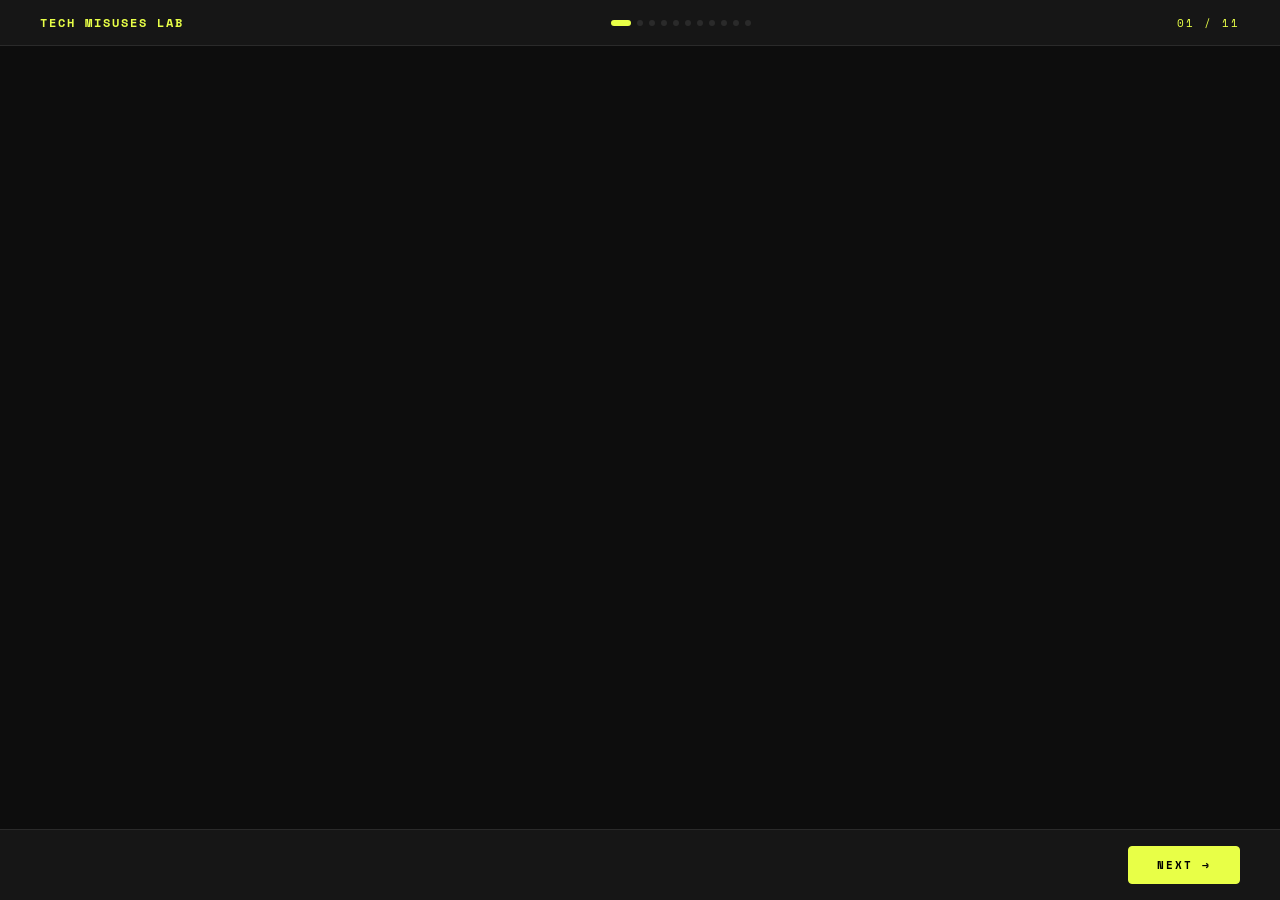
==== commit 3a53c2ba: "fixed error" ====
--- a/page.html
+++ b/page.html
@@ -390,7 +390,7 @@
   </div> -->
 
   <!-- SLIDE 10: Learnings -->
-  <div class="slide" data-slide="11">
+  <div class="slide" data-slide="10">
     <div class="slide-label">Step 10 — Key Takeaways</div>
     <h2>Rate what you <span class="accent-word">learned</span></h2>
     <p style="font-size:14px;color:var(--muted);margin-top:8px;">Give each concept 1–5 stars based on how well you understood it.</p>
@@ -454,7 +454,7 @@
   </div>
 
   <!-- SLIDE 11: Finish -->
-  <div class="slide" data-slide="12">
+  <div class="slide" data-slide="11">
     <div class="slide-label">Mission Complete</div>
 
     <h1>Nice work.<br></h1>
@@ -491,7 +491,7 @@
 
 <script>
   let current = 1;
-  const total = 12;
+  const total = 11;
 
   function buildDots() {
     const bar = document.getElementById('progressBar');
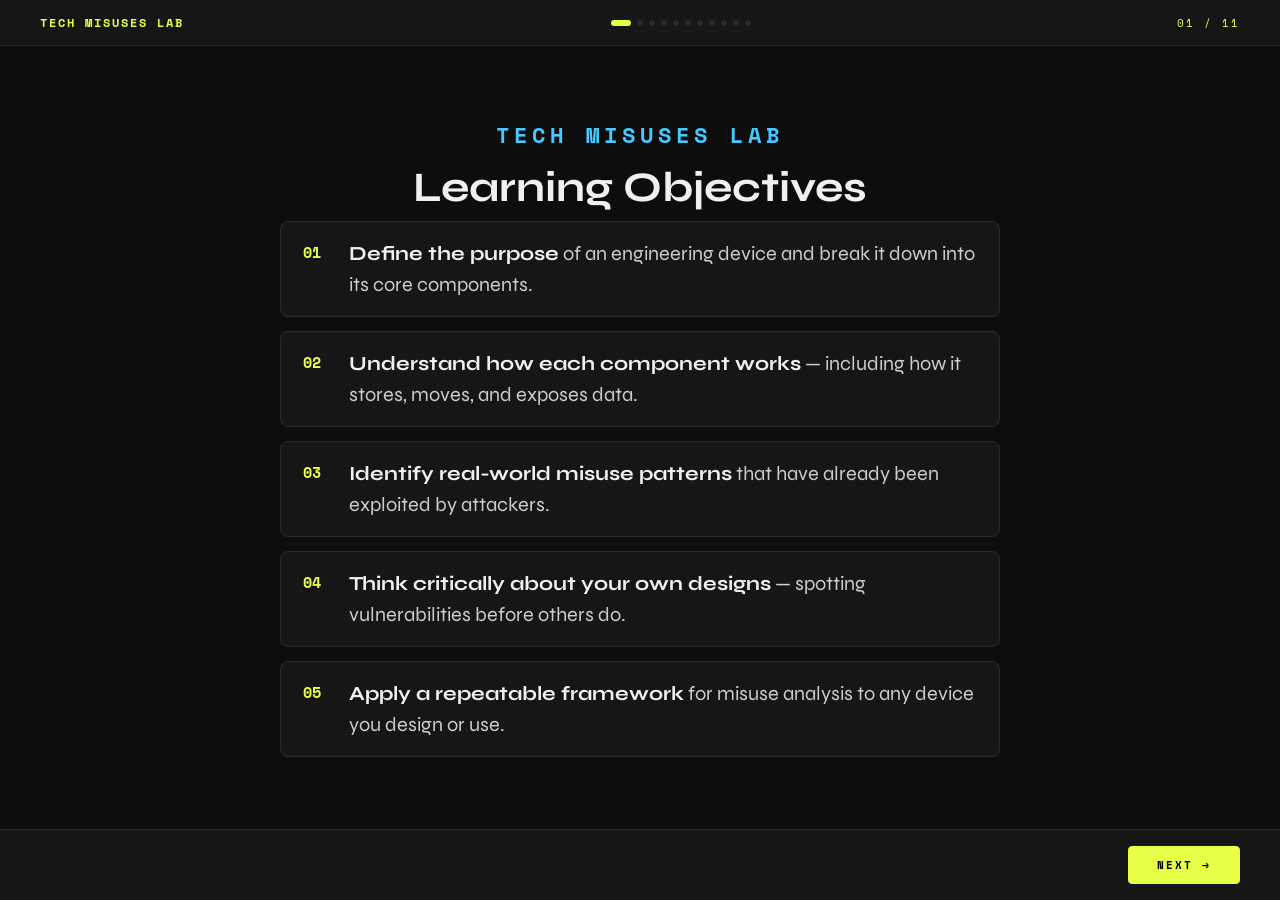
==== commit f110912c: "fixed some bugs" ====
--- a/page.html
+++ b/page.html
@@ -166,14 +166,14 @@
   .quiz-layout { display: flex; flex-direction: row; width: 100%; max-width: 1160px; gap: 48px; align-items: flex-start; text-align: left; }
   .quiz-left { flex: 0 0 460px; display: flex; flex-direction: column; }
   .quiz-heading { font-size: clamp(20px,2.8vw,34px); font-weight: 800; line-height: 1.15; margin-bottom: 14px; }
-  .quiz-q { font-size: 16px; color: #bbb; margin-bottom: 22px; line-height: 1.55; max-width: 100%; }
+  .quiz-q { font-size: 20px; color: #bbb; margin-bottom: 22px; line-height: 1.55; max-width: 100%; }
   .quiz-right {
     flex: 1;
     display: flex;
     flex-direction: column;
     align-items: center;
     justify-content: center;
-    min-height: 400px;
+    min-height: 460px;
     background: var(--surface);
     border: 1px solid var(--border);
     border-radius: 14px;
@@ -183,9 +183,8 @@
   }
   .quiz-right.active { border-color: var(--accent3); background: #0a1419; }
   .quiz-img-item { display: flex; flex-direction: column; align-items: center; gap: 12px; width: 100%; }
-  .quiz-img-item img { width: 100%; max-height: 300px; object-fit: contain; border-radius: 10px; border: 1px solid var(--border); background: #0d0d0d; transition: opacity 0.2s; }
+  .quiz-img-item img { width: 100%; max-height: 420px; object-fit: contain; border-radius: 10px; border: 1px solid var(--border); background: #0d0d0d; transition: opacity 0.2s; }
   .quiz-img-label { font-family: 'Space Mono', monospace; font-size: 10px; color: var(--accent3); letter-spacing: 3px; text-transform: uppercase; text-align: center; }
-  .quiz-img-hint { font-family: 'Space Mono', monospace; font-size: 11px; color: var(--muted); letter-spacing: 2px; text-align: center; line-height: 1.8; }
 </style>
 </head>
 <body>
@@ -201,7 +200,7 @@
   <!-- ═══ SLIDE 1: Learning Objectives ═══ -->
   <div class="slide" data-slide="1">
     <div class="tool-name">Tech Misuses Lab</div>
-    <div class="slide-label-large">Learning Objectives</div>
+    <h2>Learning Objectives</h2>
     <div class="obj-list">
       <div class="obj-item">
         <div class="obj-num">01</div>
@@ -228,7 +227,7 @@
 
   <!-- ═══ SLIDE 2: Why Do I Need to Know This? ═══ -->
   <div class="slide" data-slide="2">
-    <div class="slide-label-large">Why This Matters</div>
+    <h2>Why This Matters</h2>
     <div class="why-body">
       <p style="font-size:20px;color:#ddd;line-height:1.6;margin-bottom:16px;">You are — or will be — a <strong style="color:#f0f0f0">designer of products</strong>, and at some point you will ship something into the world.</p>
       <p style="font-size:20px;color:#ddd;line-height:1.6;margin-bottom:0;">When you do, others will use it in ways you never intended — some clever, some malicious.</p>
@@ -240,7 +239,7 @@
 
   <!-- ═══ SLIDE 3: Choose Device ═══ -->
   <div class="slide" data-slide="3">
-    <div class="slide-label">Step 01 — The Mission</div>
+    <!-- <div class="slide-label">The Mission</div> -->
     <h2>Which device do you<br>want to <span class="accent-word">explore?</span></h2>
     <div class="object-grid">
       <div class="object-card selected" onclick="selectCard(this)">
@@ -264,14 +263,14 @@
   <!-- ═══ SLIDE 4: Components ═══ -->
   <div class="slide" data-slide="4" style="flex-direction:row; align-items:center; justify-content:center; gap:48px; padding:36px 6%; text-align:left;">
     <div style="flex:0 0 auto; max-width:340px;">
-      <div class="slide-label">Step 02 — What is a Printer?</div>
+      <!-- <div class="slide-label">What is a Printer?</div> -->
       <h2>The Office <span class="accent-word">Printer</span></h2>
       <div class="purpose-box" style="margin-top:20px;">
         A printer's primary purpose is to <strong style="color:#f0f0f0">convert digital data into a permanent physical document</strong> on paper. In an office it is a shared hub for printing, scanning, and copying.
       </div>
     </div>
     <div style="flex:1; display:flex; align-items:center; justify-content:center; max-width:560px;">
-      <img src="image.png" alt="Printer components diagram" class="printer-image" style="max-height:480px; width:100%; object-fit:contain;"
+      <img src="images/image.png" alt="Printer components diagram" class="printer-image" style="max-height:480px; width:100%; object-fit:contain;"
            onerror="this.style.display='none'; document.getElementById('imgPlaceholder').style.display='flex';" />
       <div id="imgPlaceholder" class="img-placeholder" style="display:none; height:400px;">
         <span>🖼️</span>
@@ -284,7 +283,7 @@
   <div class="slide" data-slide="5" style="padding:36px 5%; align-items:center; justify-content:center;">
     <div class="quiz-layout">
       <div class="quiz-left">
-        <div class="slide-label">Step 03 — Challenge #1</div>
+        <!-- <div class="slide-label">Challenge #1</div> -->
         <div class="quiz-heading">The printer is <em>live</em> in the office.<br>Which components make it <span class="danger-word">vulnerable?</span></div>
         <p class="quiz-q">An attacker wants to spy on documents while the printer is actively used. Which combination gives them a way in?</p>
         <div class="options-grid" id="quiz1Options">
@@ -294,21 +293,19 @@
         </div>
         <div class="feedback-box" id="quiz1Feedback"></div>
       </div>
-      <div class="quiz-right" id="quiz1Panel">
-        <div class="quiz-img-hint">Hover an option<br>to see the component</div>
-      </div>
+      <div class="quiz-right" id="quiz1Panel"></div>
     </div>
   </div>
 
     <!-- ═══ SLIDE 6: Story 1 ═══ -->
-  <div class="slide" data-slide="6" style="flex-direction:row; align-items:center; justify-content:center; gap:48px; padding:36px 6%; text-align:left;">
-    <div style="flex:0 0 auto; max-width:320px;">
-      <div class="slide-label">Step 04 — Story #1</div>
+  <div class="slide" data-slide="6" style="flex-direction:column; align-items:center; justify-content:center; gap:20px; padding:36px 8%; text-align:center;">
+    <div>
+      <!-- <div class="slide-label">Story #1</div> -->
       <h2>The <span class="danger-word">Invisible Proxy</span> Attack</h2>
-      <p class="story-intro">Printers on office Wi-Fi or Ethernet are a silent entry point into the entire network.</p>
-    </div>
-    <div style="flex:1; display:flex; align-items:center; justify-content:center; max-width:600px;">
-      <img src="story1.png" alt="Invisible Proxy Attack diagram" style="width:100%; max-height:480px; object-fit:contain; border-radius:8px; border:1px solid var(--border);"
+      <p class="story-intro" style="text-align:center; margin-bottom:0;">Printers on office Wi-Fi or Ethernet are a silent entry point into the entire network.</p>
+    </div>
+    <div style="width:100%; display:flex; align-items:center; justify-content:center;">
+      <img src="images/story1.png" alt="Invisible Proxy Attack diagram" style="width:100%; max-height:520px; object-fit:contain; border-radius:8px; border:1px solid var(--border);"
            onerror="this.style.display='none'; document.getElementById('story1Placeholder').style.display='flex';" />
       <div id="story1Placeholder" class="img-placeholder" style="display:none; height:400px;">
         <span>🖼️</span>
@@ -319,7 +316,7 @@
 
     <!-- SLIDE 6: Teaser -->
   <div class="slide" data-slide="7">
-    <div class="slide-label">Step 06 — Round 2</div>
+    <!-- <div class="slide-label">Round 2</div> -->
     <p style="color:var(--muted);font-size:26px;">But the story doesn't end there —</p>
     <div class="teaser-big">What happens<br>when the printer<br><span class="accent-word">leaves</span> the building?</div>
     <!-- <p style="font-size:15px;color:var(--muted);max-width:500px;line-height:1.7;">The network attack needs the printer to be online. But the <em>second</em> vulnerability exists even after the machine is powered off, unplugged, and thrown away.</p> -->
@@ -330,7 +327,7 @@
   <div class="slide" data-slide="8" style="padding:36px 5%; align-items:center; justify-content:center;">
     <div class="quiz-layout">
       <div class="quiz-left">
-        <div class="slide-label">Step 07 — Challenge #2</div>
+        <!-- <div class="slide-label">Challenge #2</div> -->
         <div class="quiz-heading">The printer is <em>discarded</em>. Which component still holds <span class="danger-word">all the secrets?</span></div>
         <p class="quiz-q" style="margin-top:14px;">Imagine a company sells its old printer for $50. An attacker buys it. Without any network, which single component lets them recover years of sensitive documents?</p>
         <div class="options-grid" id="quiz2Options">
@@ -340,17 +337,15 @@
         </div>
         <div class="feedback-box" id="quiz2Feedback"></div>
       </div>
-      <div class="quiz-right" id="quiz2Panel">
-        <div class="quiz-img-hint">Hover an option<br>to see the component</div>
-      </div>
+      <div class="quiz-right" id="quiz2Panel"></div>
     </div>
   </div>
 
   <!-- SLIDE 8: Story 2 — Discarded Goldmine -->
   <div class="slide" data-slide="9">
-    <div class="slide-label">Step 08 — Story #2</div>
+    <!-- <div class="slide-label">Story #2</div> -->
     <h2> <span class="danger-word">Real World</span> Story</h2>
-    <img src="real_story.png" alt="Real story illustration" style="max-width: 700px; width: 100%; border-radius: 8px; border: 1px solid var(--border); margin-top: 24px;" onerror="this.style.display='none';" />
+    <img src="images/real_story.png" alt="Real story illustration" style="max-width: 700px; width: 100%; border-radius: 8px; border: 1px solid var(--border); margin-top: 24px;" onerror="this.style.display='none';" />
     <!-- <div class="attack-card">
       <div class="attack-block setup">
         <div class="attack-tag">📦 The Setup</div>
@@ -391,9 +386,9 @@
 
   <!-- SLIDE 10: Learnings -->
   <div class="slide" data-slide="10">
-    <div class="slide-label">Step 10 — Key Takeaways</div>
+    <!-- <div class="slide-label">Key Takeaways</div> -->
     <h2>Rate what you <span class="accent-word">learned</span></h2>
-    <p style="font-size:14px;color:var(--muted);margin-top:8px;">Give each concept 1–5 stars based on how well you understood it.</p>
+    <p style="font-size:18px;color:var(--muted);margin-top:12px;">Give each concept 1–5 stars based on how well you understood it.</p>
     <div class="learning-list">
       <div class="learning-item" style="animation-delay:0.05s">
         <div class="learning-num">01</div>
@@ -419,7 +414,7 @@
       </div>
       <div class="learning-item" style="animation-delay:0.15s">
         <div class="learning-num">03</div>
-        <div class="learning-text">Understand how data moves</div>
+        <div class="learning-text">Spot future misuse risks</div>
         <div class="star-row" data-item="3">
           <span class="star" onclick="rateLearning(3,1)">★</span>
           <span class="star" onclick="rateLearning(3,2)">★</span>
@@ -428,35 +423,11 @@
           <span class="star" onclick="rateLearning(3,5)">★</span>
         </div>
       </div>
-      <div class="learning-item" style="animation-delay:0.2s">
-        <div class="learning-num">04</div>
-        <div class="learning-text">Research past misuses</div>
-        <div class="star-row" data-item="4">
-          <span class="star" onclick="rateLearning(4,1)">★</span>
-          <span class="star" onclick="rateLearning(4,2)">★</span>
-          <span class="star" onclick="rateLearning(4,3)">★</span>
-          <span class="star" onclick="rateLearning(4,4)">★</span>
-          <span class="star" onclick="rateLearning(4,5)">★</span>
-        </div>
-      </div>
-      <div class="learning-item" style="animation-delay:0.25s">
-        <div class="learning-num">05</div>
-        <div class="learning-text">Spot future misuse risks</div>
-        <div class="star-row" data-item="5">
-          <span class="star" onclick="rateLearning(5,1)">★</span>
-          <span class="star" onclick="rateLearning(5,2)">★</span>
-          <span class="star" onclick="rateLearning(5,3)">★</span>
-          <span class="star" onclick="rateLearning(5,4)">★</span>
-          <span class="star" onclick="rateLearning(5,5)">★</span>
-        </div>
-      </div>
     </div>
   </div>
 
   <!-- SLIDE 11: Finish -->
   <div class="slide" data-slide="11">
-    <div class="slide-label">Mission Complete</div>
-
     <h1>Nice work.<br></h1>
     <h2>You spotted the <span class="accent-word">risks.</span></h2>
 
@@ -597,10 +568,11 @@
       const panel = document.getElementById(btn.dataset.panel);
       if (!panel) return;
       panel.classList.remove('active');
-      panel.innerHTML = '<div class="quiz-img-hint">Hover an option<br>to see the component</div>';
+      panel.innerHTML = '';
     });
   });
 
+  document.querySelector('[data-slide="1"]').classList.add('active');
   updateUI();
 </script>
 </body>
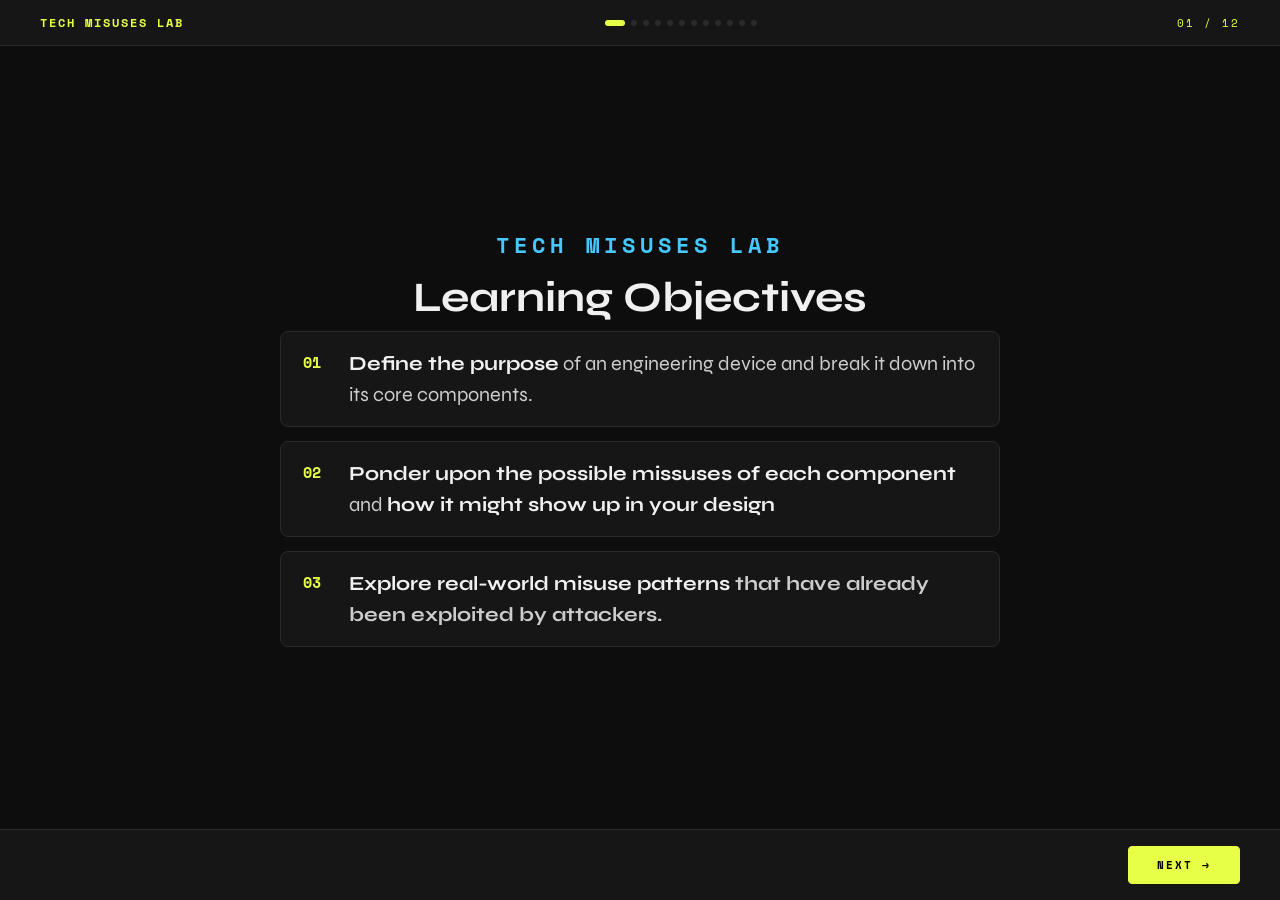
==== commit 1176e0a6: "works" ====
--- a/page.html
+++ b/page.html
@@ -185,6 +185,96 @@
   .quiz-img-item { display: flex; flex-direction: column; align-items: center; gap: 12px; width: 100%; }
   .quiz-img-item img { width: 100%; max-height: 420px; object-fit: contain; border-radius: 10px; border: 1px solid var(--border); background: #0d0d0d; transition: opacity 0.2s; }
   .quiz-img-label { font-family: 'Space Mono', monospace; font-size: 10px; color: var(--accent3); letter-spacing: 3px; text-transform: uppercase; text-align: center; }
+
+  /* ── SLIDE 5: Component Drag & Drop ── */
+  .drag-drop-container { width: 100%; max-width: 1200px; display: flex; gap: 48px; align-items: flex-start; }
+  .drag-drop-left { flex: 1; display: flex; flex-direction: column; }
+  .drag-drop-right { flex: 1; display: flex; flex-direction: column; }
+  .component-label { font-family: 'Space Mono', monospace; font-size: 12px; color: var(--accent); letter-spacing: 2px; text-transform: uppercase; margin-bottom: 16px; }
+  .components-pool { display: flex; flex-wrap: wrap; gap: 12px; min-height: 200px; padding: 16px; background: var(--surface); border: 2px dashed var(--border); border-radius: 8px; }
+  .draggable-component { padding: 14px 18px; background: var(--accent); color: #000; border-radius: 6px; cursor: grab; user-select: none; font-weight: 600; font-size: 14px; font-family: 'Syne', sans-serif; transition: all 0.2s; flex-shrink: 0; }
+  .draggable-component:active { cursor: grabbing; }
+  .draggable-component.dragging { opacity: 0.6; }
+  .drop-zones { display: flex; flex-direction: column; gap: 12px; }
+  .drop-zone { min-height: 56px; padding: 14px 18px; border: 2px dashed var(--border); border-radius: 8px; background: transparent; display: flex; align-items: center; justify-content: center; font-family: 'Space Mono', monospace; font-size: 13px; color: var(--muted); transition: all 0.3s; position: relative; }
+  .drop-zone.active { border-color: var(--accent3); background: rgba(71,200,255,0.05); }
+  .drop-zone.filled { border-color: var(--accent); background: rgba(232,255,71,0.05); }
+  .dropped-item { padding: 10px 16px; background: var(--accent); color: #000; border-radius: 6px; font-weight: 600; font-size: 14px; display: flex; align-items: center; gap: 8px; }
+  .dropped-item .remove-btn { margin-left: auto; cursor: pointer; font-weight: 700; background: rgba(0,0,0,0.3); padding: 0 6px; border-radius: 3px; }
+  .drag-drop-footer { margin-top: 24px; display: flex; gap: 12px; }
+  .check-btn { background: var(--accent); color: #000; padding: 12px 32px; border: none; border-radius: 6px; cursor: pointer; font-weight: 700; font-family: 'Space Mono', monospace; font-size: 13px; letter-spacing: 2px; transition: all 0.2s; }
+  .check-btn:hover:not(:disabled) { background: #d4e83e; transform: translateY(-2px); }
+  .check-btn:disabled { opacity: 0.4; cursor: not-allowed; }
+  .reset-btn { background: transparent; color: var(--text); padding: 12px 32px; border: 1px solid var(--border); border-radius: 6px; cursor: pointer; font-weight: 700; font-family: 'Space Mono', monospace; font-size: 13px; letter-spacing: 2px; transition: all 0.2s; }
+  .reset-btn:hover { border-color: var(--accent); color: var(--accent); }
+  .results-panel { margin-top: 32px; display: none; padding: 24px; border-radius: 8px; font-size: 16px; line-height: 1.7; }
+  .results-panel.show { display: block; }
+  .results-panel.success { border: 1px solid var(--accent); background: #1a1e00; color: var(--accent); }
+  .results-panel.incomplete { border: 1px solid rgba(255,71,71,0.3); background: #1a0000; color: #ff8888; }
+  .result-item { display: flex; gap: 12px; align-items: center; margin-top: 10px; padding: 10px; background: rgba(0,0,0,0.3); border-radius: 4px; font-size: 14px; }
+  .result-item.correct { color: var(--accent); }
+  .result-item.incorrect { color: #ff8888; }
+  .result-icon { font-size: 18px; flex-shrink: 0; }
+
+  /* ── Image-based Drag & Drop ── */
+  .image-drag-container { 
+    width: 100%; 
+    max-width: 1100px; 
+    display: flex; 
+    gap: 40px; 
+    align-items: center;
+    justify-content: center;
+    margin: 0 auto;
+  }
+  .printer-pool { 
+    flex: 1;
+    display: flex; 
+    flex-direction: column; 
+    align-items: center; 
+    gap: 20px;
+  }
+  .printer-canvas { 
+    position: relative; 
+    display: inline-block; 
+    width: 100%;
+    max-width: 600px;
+  }
+  .printer-canvas img { display: block; width: 100%; height: auto; border-radius: 8px; border: 1px solid var(--border); }
+  .components-sidebar {
+    flex: 0 0 300px;
+    background: var(--surface);
+    padding: 20px;
+    border-radius: 12px;
+    border: 1px solid var(--border);
+  }
+  .sidebar-label { font-family: 'Space Mono', monospace; font-size: 12px; color: var(--accent); letter-spacing: 2px; text-transform: uppercase; margin-bottom: 16px; }
+  .component-list {
+    display: flex;
+    flex-direction: column;
+    gap: 8px;
+  }
+  .drop-overlay { position: absolute; cursor: pointer; transition: all 0.2s; border: 2px solid transparent; background: rgba(232,255,71,0.05); border-radius: 4px; }
+  .drop-overlay:hover { background: rgba(232,255,71,0.15); border-color: var(--accent3); }
+  .drop-overlay.filled { background: rgba(232,255,71,0.25); border-color: var(--accent); }
+  .drop-overlay::before { content: ''; position: absolute; top: 0; left: 0; right: 0; bottom: 0; background: #000; border-radius: 4px; transition: opacity 0.4s ease; opacity: 1; pointer-events: none; }
+  .drop-overlay.correct::before { opacity: 0; }
+  .component-label-overlay { position: absolute; font-family: 'Space Mono', monospace; font-size: 11px; color: var(--accent); letter-spacing: 1px; text-transform: uppercase; white-space: nowrap; pointer-events: none; opacity: 0; transition: opacity 0.3s ease; z-index: 2; }
+  .drop-overlay:hover .component-label-overlay { opacity: 0.6; }
+  .drop-overlay.correct .component-label-overlay { opacity: 1; }
+  .placed-component { padding: 12px 14px; background: var(--accent); color: #000; border-radius: 6px; cursor: grab; user-select: none; font-weight: 600; font-size: 13px; font-family: 'Syne', sans-serif; transition: all 0.2s; display: flex; justify-content: space-between; align-items: center; }
+  .placed-component:active { cursor: grabbing; }
+  .placed-component.placed { display: none; }
+  .placed-component.error { background: #ff4747 !important; }
+  .placed-component.correct-placed { background: #000 !important; color: #666; cursor: default; }\n  .placed-component.correct-placed .remove-badge { display: none; }
+  @keyframes pulse-red { 0%, 100% { background: #ff4747; } 50% { background: #ff8888; } }
+  .flash-error { animation: flash-screen 0.6s ease-in-out; }
+  @keyframes flash-screen { 0% { background: rgba(255, 71, 71, 0.2); } 50% { background: rgba(255, 71, 71, 0.05); } 100% { background: transparent; } }
+  .flash-success { animation: flash-screen-green 0.6s ease-in-out; }
+  @keyframes flash-screen-green { 0% { background: rgba(71, 255, 150, 0.2); } 50% { background: rgba(71, 255, 150, 0.05); } 100% { background: transparent; } }
+  .completion-message { display: none; position: absolute; top: 50%; left: 50%; transform: translate(-50%, -50%); background: var(--accent); color: #000; padding: 40px 60px; border-radius: 12px; font-size: 36px; font-weight: 800; letter-spacing: 2px; z-index: 1000; animation: pop-in 0.4s cubic-bezier(0.34, 1.56, 0.64, 1); }
+  .completion-message.show { display: block; }
+  @keyframes pop-in { from { transform: translate(-50%, -50%) scale(0.6); opacity: 0; } to { transform: translate(-50%, -50%) scale(1); opacity: 1; } }
+
 </style>
 </head>
 <body>
@@ -208,20 +298,20 @@
       </div>
       <div class="obj-item">
         <div class="obj-num">02</div>
-        <div class="obj-text"><strong>Understand how each component works</strong> — including how it stores, moves, and exposes data.</div>
+        <div class="obj-text"><strong>Ponder upon the possible missuses of each component</strong> and <strong> how it might show up in your design </div>
       </div>
       <div class="obj-item">
         <div class="obj-num">03</div>
-        <div class="obj-text"><strong>Identify real-world misuse patterns</strong> that have already been exploited by attackers.</div>
-      </div>
-      <div class="obj-item">
+        <div class="obj-text"><strong>Explore real-world misuse patterns</strong> that have already been exploited by attackers.</div>
+      </div>
+      <!-- <div class="obj-item">
         <div class="obj-num">04</div>
         <div class="obj-text"><strong>Think critically about your own designs</strong> — spotting vulnerabilities before others do.</div>
-      </div>
-      <div class="obj-item">
-        <div class="obj-num">05</div>
-        <div class="obj-text"><strong>Apply a repeatable framework</strong> for misuse analysis to any device you design or use.</div>
-      </div>
+      </div> -->
+      <!-- <div class="obj-item"> -->
+        <!-- <div class="obj-num">05</div> -->
+        <!-- <div class="obj-text"><strong>Apply a repeatable framework</strong> for misuse analysis to any device you design or use.</div> -->
+      <!-- </div> -->
     </div>
   </div>
 
@@ -269,7 +359,7 @@
         A printer's primary purpose is to <strong style="color:#f0f0f0">convert digital data into a permanent physical document</strong> on paper. In an office it is a shared hub for printing, scanning, and copying.
       </div>
     </div>
-    <div style="flex:1; display:flex; align-items:center; justify-content:center; max-width:560px;">
+    <div style="flex:1; display:flex; align-items:center; justify-content:center; max-width:200px;">
       <img src="images/image.png" alt="Printer components diagram" class="printer-image" style="max-height:480px; width:100%; object-fit:contain;"
            onerror="this.style.display='none'; document.getElementById('imgPlaceholder').style.display='flex';" />
       <div id="imgPlaceholder" class="img-placeholder" style="display:none; height:400px;">
@@ -279,8 +369,33 @@
     </div>
   </div>
 
-  <!-- ═══ SLIDE 5: QUIZ 1 ═══ -->
+  <!-- ═══ SLIDE 5: Component Drag & Drop (Image-based) ═══ -->
   <div class="slide" data-slide="5" style="padding:36px 5%; align-items:center; justify-content:center;">
+    <div style="width:100%; max-width:1200px;">
+      <h2 style="margin-bottom:8px;">Match the <span class="accent-word">Components</span></h2>
+      <p style="font-size:16px;color:var(--muted);margin-bottom:28px;">Drag components from the list onto the printer image. When you place a component correctly, the label will appear and it will be removed from the list.</p>
+      
+      <div class="image-drag-container">
+        <div class="printer-pool">
+          <div class="printer-canvas" id="printerCanvas">
+            <img src="images/image.png" alt="Printer with component zones" />
+            <div class="completion-message" id="completionMessage">Well done!</div>
+          </div>
+          <div class="drag-drop-footer">
+            <button class="reset-btn" onclick="resetImageGame()">RESET</button>
+          </div>
+        </div>
+        
+        <div class="components-sidebar">
+          <div class="sidebar-label">Components to Place</div>
+          <div class="component-list" id="componentList"></div>
+        </div>
+      </div>
+    </div>
+  </div>
+
+  <!-- ═══ SLIDE 6: QUIZ 1 ═══ -->
+  <div class="slide" data-slide="6" style="padding:36px 5%; align-items:center; justify-content:center;">
     <div class="quiz-layout">
       <div class="quiz-left">
         <!-- <div class="slide-label">Challenge #1</div> -->
@@ -297,8 +412,8 @@
     </div>
   </div>
 
-    <!-- ═══ SLIDE 6: Story 1 ═══ -->
-  <div class="slide" data-slide="6" style="flex-direction:column; align-items:center; justify-content:center; gap:20px; padding:36px 8%; text-align:center;">
+    <!-- ═══ SLIDE 7: Story 1 ═══ -->
+  <div class="slide" data-slide="7" style="flex-direction:column; align-items:center; justify-content:center; gap:20px; padding:36px 8%; text-align:center;">
     <div>
       <!-- <div class="slide-label">Story #1</div> -->
       <h2>The <span class="danger-word">Invisible Proxy</span> Attack</h2>
@@ -314,8 +429,8 @@
     </div>
   </div>
 
-    <!-- SLIDE 6: Teaser -->
-  <div class="slide" data-slide="7">
+    <!-- SLIDE 8: Teaser -->
+  <div class="slide" data-slide="8">
     <!-- <div class="slide-label">Round 2</div> -->
     <p style="color:var(--muted);font-size:26px;">But the story doesn't end there —</p>
     <div class="teaser-big">What happens<br>when the printer<br><span class="accent-word">leaves</span> the building?</div>
@@ -323,8 +438,8 @@
     <!-- <div class="hint-box">Think: <span>Which component stores a permanent copy of every document ever printed or scanned?</span></div> -->
   </div>
 
-  <!-- SLIDE 7: QUIZ 2 -->
-  <div class="slide" data-slide="8" style="padding:36px 5%; align-items:center; justify-content:center;">
+  <!-- SLIDE 9: QUIZ 2 -->
+  <div class="slide" data-slide="9" style="padding:36px 5%; align-items:center; justify-content:center;">
     <div class="quiz-layout">
       <div class="quiz-left">
         <!-- <div class="slide-label">Challenge #2</div> -->
@@ -341,8 +456,8 @@
     </div>
   </div>
 
-  <!-- SLIDE 8: Story 2 — Discarded Goldmine -->
-  <div class="slide" data-slide="9">
+  <!-- SLIDE 10: Story 2 — Discarded Goldmine -->
+  <div class="slide" data-slide="10">
     <!-- <div class="slide-label">Story #2</div> -->
     <h2> <span class="danger-word">Real World</span> Story</h2>
     <img src="images/real_story.png" alt="Real story illustration" style="max-width: 700px; width: 100%; border-radius: 8px; border: 1px solid var(--border); margin-top: 24px;" onerror="this.style.display='none';" />
@@ -384,15 +499,15 @@
     </div>
   </div> -->
 
-  <!-- SLIDE 10: Learnings -->
-  <div class="slide" data-slide="10">
+  <!-- SLIDE 11: Learnings -->
+  <div class="slide" data-slide="11">
     <!-- <div class="slide-label">Key Takeaways</div> -->
     <h2>Rate what you <span class="accent-word">learned</span></h2>
     <p style="font-size:18px;color:var(--muted);margin-top:12px;">Give each concept 1–5 stars based on how well you understood it.</p>
     <div class="learning-list">
       <div class="learning-item" style="animation-delay:0.05s">
         <div class="learning-num">01</div>
-        <div class="learning-text">Define the tool's purpose</div>
+        <div class="learning-text">List all components</div>
         <div class="star-row" data-item="1">
           <span class="star" onclick="rateLearning(1,1)">★</span>
           <span class="star" onclick="rateLearning(1,2)">★</span>
@@ -403,7 +518,7 @@
       </div>
       <div class="learning-item" style="animation-delay:0.1s">
         <div class="learning-num">02</div>
-        <div class="learning-text">List all components</div>
+        <div class="learning-text">Spot future misuse risks</div>
         <div class="star-row" data-item="2">
           <span class="star" onclick="rateLearning(2,1)">★</span>
           <span class="star" onclick="rateLearning(2,2)">★</span>
@@ -414,7 +529,9 @@
       </div>
       <div class="learning-item" style="animation-delay:0.15s">
         <div class="learning-num">03</div>
-        <div class="learning-text">Spot future misuse risks</div>
+        <div class="learning-text">
+          Identify how each component might be misused
+        </div>
         <div class="star-row" data-item="3">
           <span class="star" onclick="rateLearning(3,1)">★</span>
           <span class="star" onclick="rateLearning(3,2)">★</span>
@@ -426,8 +543,8 @@
     </div>
   </div>
 
-  <!-- SLIDE 11: Finish -->
-  <div class="slide" data-slide="11">
+  <!-- SLIDE 12: Finish -->
+  <div class="slide" data-slide="12">
     <h1>Nice work.<br></h1>
     <h2>You spotted the <span class="accent-word">risks.</span></h2>
 
@@ -462,7 +579,7 @@
 
 <script>
   let current = 1;
-  const total = 11;
+  const total = 12;
 
   function buildDots() {
     const bar = document.getElementById('progressBar');
@@ -574,6 +691,221 @@
 
   document.querySelector('[data-slide="1"]').classList.add('active');
   updateUI();
+
+  /* ══════════════════════════════════════════════════════════════ */
+  /* DRAG & DROP: Component Matching on Printer Image */
+  /* ══════════════════════════════════════════════════════════════ */
+
+  const CORRECT_COMPONENTS_IMAGE = {
+    'Internet Connectivity': { y: [38, 199], x: [706, 966] },
+    'Hard Disk Storage': { y: [228, 427], x: [706, 966] },
+    'Embedded SoC': { y: [498, 711], x: [706, 966] },
+    'Image Sensor': { y: [782, 944], x: [706, 966] },
+    'Mechanical Engine': { y: [782, 951], x: [33, 281] }
+  };
+
+  const INCORRECT_COMPONENTS = ['GPU', 'CD reader', 'GPS', 'Vacuum Pump', 'Windows OS'];
+  const ALL_COMPONENTS_LIST = [...Object.keys(CORRECT_COMPONENTS_IMAGE), ...INCORRECT_COMPONENTS].sort(() => Math.random() - 0.5);
+
+  let gameState = {
+    placedComponents: {} // { componentName: zoneIndex }
+  };
+
+  function initImageDragGame() {
+    const canvas = document.getElementById('printerCanvas');
+    const componentList = document.getElementById('componentList');
+    const img = canvas.querySelector('img');
+
+    if (!canvas || !componentList) return;
+
+    // Crucial: Wait for image to have dimensions
+    if (img.naturalWidth === 0) {
+      img.onload = initImageDragGame; // Retry once loaded
+      return;
+    }
+
+    gameState.placedComponents = {};
+    componentList.innerHTML = '';
+
+    // Get canvas and image dimensions
+    const rect = img.getBoundingClientRect();
+    const imgWidth = rect.width;
+    const imgHeight = rect.height;
+
+    // Create drop zone overlays on the image
+    Object.entries(CORRECT_COMPONENTS_IMAGE).forEach(([componentName, coords], zoneIdx) => {
+      // Convert normalized coords (0-1000 scale) to pixel coords
+      const y_min = (coords.y[0] / 1000) * imgHeight;
+      const y_max = (coords.y[1] / 1000) * imgHeight;
+      const x_min = (coords.x[0] / 1000) * imgWidth;
+      const x_max = (coords.x[1] / 1000) * imgWidth;
+
+      const zone = document.createElement('div');
+      zone.className = 'drop-overlay';
+      zone.dataset.componentName = componentName;
+      zone.dataset.zoneIndex = zoneIdx;
+      zone.style.top = y_min + 'px';
+      zone.style.left = x_min + 'px';
+      zone.style.width = (x_max - x_min) + 'px';
+      zone.style.height = (y_max - y_min) + 'px';
+
+      zone.innerHTML = `
+        <div class="component-label-overlay">${componentName}</div>
+      `;
+
+      // Drag events for drop zones
+      zone.addEventListener('dragover', (e) => {
+        e.preventDefault();
+        e.dataTransfer.dropEffect = 'move';
+        zone.classList.add('active');
+      });
+
+      zone.addEventListener('dragleave', (e) => {
+        zone.classList.remove('active');
+      });
+
+      zone.addEventListener('drop', (e) => {
+        e.preventDefault();
+        zone.classList.remove('active');
+        const draggedComponentName = e.dataTransfer.getData('componentName');
+        placeComponentOnZone(zone, draggedComponentName);
+      });
+
+      canvas.appendChild(zone);
+    });
+
+    // Create draggable component list sidebar
+    ALL_COMPONENTS_LIST.forEach((comp) => {
+      const compEl = document.createElement('div');
+      compEl.className = 'placed-component';
+      compEl.draggable = true;
+      compEl.dataset.componentName = comp;
+      compEl.innerHTML = `
+        <span>${comp}</span>
+        <span class="remove-badge" onclick="removeComponentFromAnywhere(event, '${comp}')">×</span>
+      `;
+
+      compEl.addEventListener('dragstart', (e) => {
+        e.dataTransfer.effectAllowed = 'move';
+        e.dataTransfer.setData('componentName', comp);
+        compEl.classList.add('dragging');
+      });
+
+      compEl.addEventListener('dragend', (e) => {
+        compEl.classList.remove('dragging');
+      });
+
+      componentList.appendChild(compEl);
+    });
+  }
+
+  function placeComponentOnZone(zone, componentName) {
+    const expectedComponent = zone.dataset.componentName;
+    const compEl = document.querySelector(`[data-component-name="${componentName}"]`);
+    
+    // Check if it's the correct component for this zone
+    if (componentName === expectedComponent) {
+      // CORRECT placement
+      zone.dataset.placedComponent = componentName;
+      gameState.placedComponents[componentName] = zone.dataset.zoneIndex;
+      
+      // Uncover the label by removing the black overlay
+      zone.classList.add('filled', 'correct');
+      
+      // Remove component from the list completely
+      if (compEl) {
+        compEl.remove();
+      }
+      
+      // Flash green screen
+      const slide = document.querySelector('[data-slide="5"].active');
+      if (slide) {
+        slide.classList.add('flash-success');
+        setTimeout(() => slide.classList.remove('flash-success'), 600);
+      }
+      
+      // Check if all components are placed
+      if (Object.keys(gameState.placedComponents).length === 5) {
+        const completion = document.getElementById('completionMessage');
+        if (completion) {
+          completion.classList.add('show');
+        }
+      }
+    } else {
+      // INCORRECT placement
+      if (compEl) {
+        // Keep red on the component permanently
+        compEl.classList.add('error');
+      }
+      
+      // Flash red screen
+      const slide = document.querySelector('[data-slide="5"].active');
+      if (slide) {
+        slide.classList.add('flash-error');
+        setTimeout(() => slide.classList.remove('flash-error'), 600);
+      }
+    }
+  }
+
+  function removeComponentFromAnywhere(event, componentName) {
+    event.stopPropagation();
+    const zone = document.querySelector(`[data-placed-component="${componentName}"]`);
+    if (zone) {
+      zone.removeAttribute('data-placed-component');
+      zone.classList.remove('filled', 'correct');
+    }
+    delete gameState.placedComponents[componentName];
+    const compEl = document.querySelector(`[data-component-name="${componentName}"]`);
+    if (compEl) {
+      compEl.classList.remove('placed', 'error', 'correct-placed');
+      compEl.draggable = true;
+      compEl.style.display = '';  // Show it again
+    }
+    
+    // Hide completion message if showing
+    const completion = document.getElementById('completionMessage');
+    if (completion) {
+      completion.classList.remove('show');
+    }
+  }
+
+  function resetImageGame() {
+    gameState.placedComponents = {};
+    document.querySelectorAll('.drop-overlay').forEach(zone => {
+      zone.removeAttribute('data-placed-component');
+      zone.classList.remove('filled', 'correct');
+    });
+    
+    // Hide completion message
+    const completion = document.getElementById('completionMessage');
+    if (completion) {
+      completion.classList.remove('show');
+    }
+    
+    // Recreate the component list to show all components again
+    const componentList = document.getElementById('componentList');
+    const sidebardel = document.querySelector('.components-sidebar');
+    if (sidebardel) {
+      initImageDragGame();
+    }
+  }
+
+  // Initialize when slide 5 is active
+  const observer = new MutationObserver(() => {
+    const slide5 = document.querySelector('[data-slide="5"]');
+    if (slide5 && slide5.classList.contains('active')) {
+      if (!document.getElementById('componentList').innerHTML) {
+        setTimeout(initImageDragGame, 100);
+      }
+    }
+  });
+
+  observer.observe(document.body, { attributes: true, subtree: true });
+  setTimeout(initImageDragGame, 500);
+
+
 </script>
 </body>
-</html>+</html>
+
+
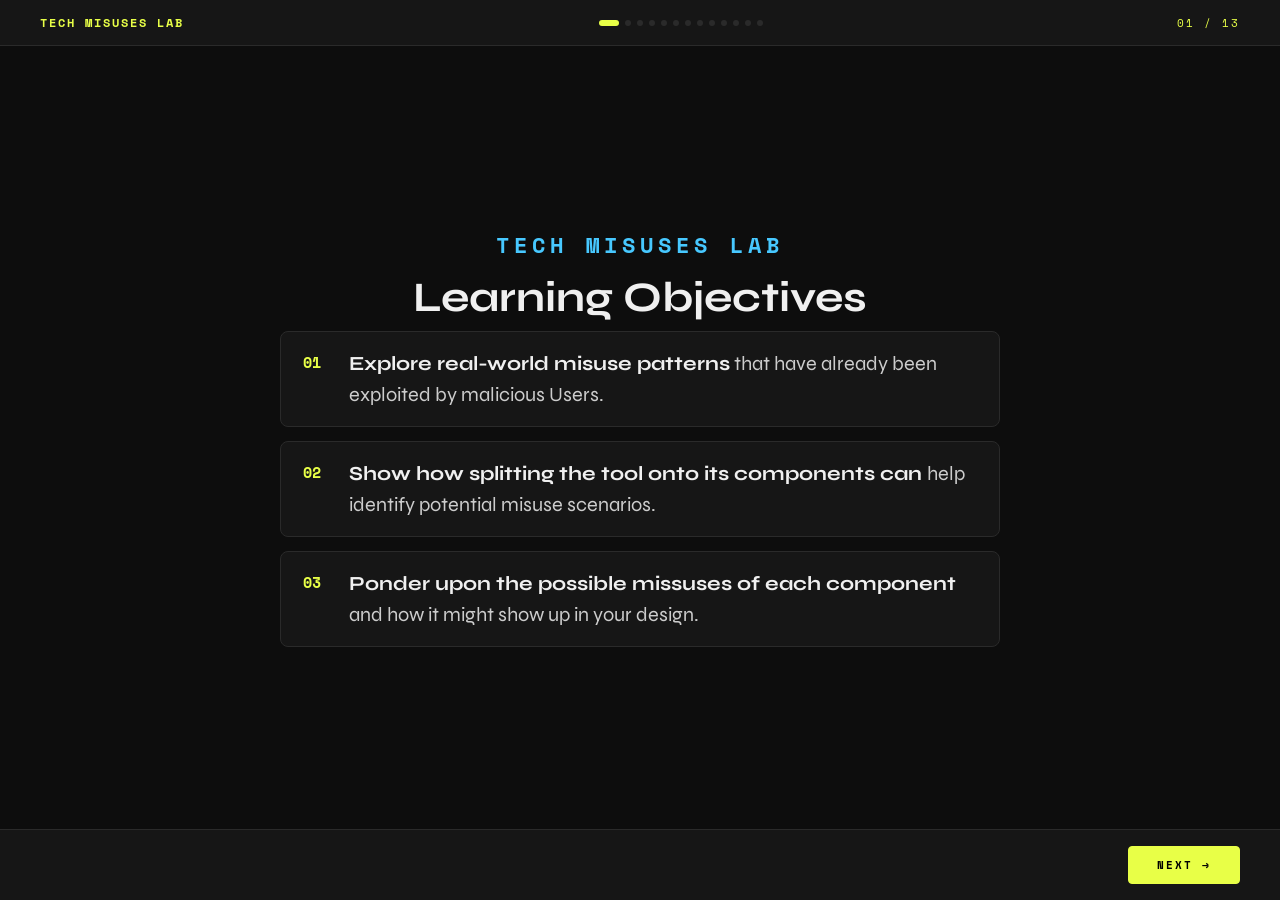
==== commit f676d60d: "solved issues, splited html into css and js and added highlighted components images" ====
--- a/page.html
+++ b/page.html
@@ -5,284 +5,14 @@
 <meta name="viewport" content="width=device-width, initial-scale=1.0"/>
 <title>Tech Misuses Lab</title>
 <link href="https://fonts.googleapis.com/css2?family=Space+Mono:wght@400;700&family=Syne:wght@400;700;800&display=swap" rel="stylesheet"/>
-<style>
-  :root {
-    --bg: #0d0d0d; --surface: #161616; --border: #2a2a2a;
-    --accent: #e8ff47; --accent2: #ff4747; --accent3: #47c8ff;
-    --text: #f0f0f0; --muted: #888;
-  }
-  * { box-sizing: border-box; margin: 0; padding: 0; }
-  body { background: var(--bg); color: var(--text); font-family: 'Syne', sans-serif; height: 100vh; display: flex; flex-direction: column; overflow: hidden; }
-
-  /* TOPBAR */
-  .topbar { display: flex; align-items: center; justify-content: space-between; padding: 14px 40px; border-bottom: 1px solid var(--border); background: var(--surface); flex-shrink: 0; }
-  .topbar-title { font-family: 'Space Mono', monospace; font-size: 11px; color: var(--muted); letter-spacing: 3px; text-transform: uppercase; }
-  .topbar-brand { font-family: 'Space Mono', monospace; font-size: 12px; color: var(--accent); letter-spacing: 2px; font-weight: 700; }
-  .slide-counter { font-family: 'Space Mono', monospace; font-size: 11px; color: var(--accent); letter-spacing: 2px; }
-  .progress-bar { display: flex; gap: 6px; align-items: center; }
-  .dot { width: 6px; height: 6px; border-radius: 50%; background: var(--border); transition: all 0.3s ease; cursor: pointer; }
-  .dot.active { background: var(--accent); width: 20px; border-radius: 3px; }
-  .dot.visited { background: var(--muted); }
-
-  /* SLIDES */
-  .slides-wrapper { flex: 1; overflow: hidden; position: relative; }
-  .slide { position: absolute; inset: 0; padding: 0 10%; display: flex; flex-direction: column; justify-content: center; align-items: center; text-align: center; opacity: 0; transform: translateX(60px); transition: all 0.45s cubic-bezier(0.4,0,0.2,1); pointer-events: none; overflow-y: auto; }
-  .slide.left-align { align-items: flex-start; text-align: left; }
-  .slide.active { opacity: 1; transform: translateX(0); pointer-events: all; }
-  .slide.exit { opacity: 0; transform: translateX(-60px); }
-
-  .slide-label { font-family: 'Space Mono', monospace; font-size: 11px; color: var(--accent); letter-spacing: 4px; text-transform: uppercase; margin-bottom: 20px; }
-  h1 { font-size: clamp(36px,5.5vw,64px); font-weight: 800; line-height: 1.05; }
-  h2 { font-size: clamp(24px,3.5vw,42px); font-weight: 700; line-height: 1.1; }
-  h3 { font-size: clamp(18px,2.5vw,28px); font-weight: 700; line-height: 1.2; }
-  .accent-word { color: var(--accent); }
-  .danger-word { color: var(--accent2); }
-
-  /* BOTTOM NAV */
-  .bottom-nav { display: flex; justify-content: space-between; align-items: center; padding: 16px 40px; border-top: 1px solid var(--border); background: var(--surface); flex-shrink: 0; }
-  .nav-btn { font-family: 'Space Mono', monospace; font-size: 11px; letter-spacing: 2px; padding: 10px 28px; border: 1px solid var(--border); background: transparent; color: var(--text); cursor: pointer; border-radius: 4px; transition: all 0.2s; }
-  .nav-btn:hover:not(:disabled) { border-color: var(--accent); color: var(--accent); }
-  .nav-btn:disabled { opacity: 0.2; cursor: not-allowed; }
-  .nav-btn.primary { background: var(--accent); color: #000; border-color: var(--accent); font-weight: 700; }
-  .nav-btn.primary:hover { background: #d4e83e; }
-
-  /* ── SLIDE 1: Learning Objectives ── */
-  .tool-name {
-    font-family: 'Space Mono', monospace;
-    font-size: 22px; letter-spacing: 5px; color: var(--accent3);
-    text-transform: uppercase; margin-bottom: 14px; font-weight: 700;
-  }
-  .slide-label-large { font-family: 'Space Mono', monospace; font-size: 18px; color: var(--accent); letter-spacing: 4px; text-transform: uppercase; margin-bottom: 28px; font-weight: 700; }
-  .obj-list { display: flex; flex-direction: column; gap: 14px; max-width: 720px; margin-top: 10px; width: 100%; }
-  .obj-item { display: flex; gap: 18px; align-items: flex-start; padding: 16px 22px; background: var(--surface); border: 1px solid var(--border); border-radius: 8px; text-align: left; }
-  .obj-num { font-family: 'Space Mono', monospace; font-size: 15px; font-weight: 700; color: var(--accent); min-width: 28px; padding-top: 3px; }
-  .obj-text { font-size: 20px; color: #ccc; line-height: 1.55; }
-  .obj-text strong { color: var(--text); }
-
-  /* ── SLIDE 2: Why This Matters ── */
-  .why-box { max-width: 700px; text-align: center; }
-  .why-body { font-size: 19px; line-height: 1.75; color: #ccc; margin-top: 28px; max-width: 700px; }
-  .why-body strong { color: var(--text); }
-  .why-highlight { margin-top: 32px; padding: 26px 32px; border: 1px solid rgba(232,255,71,0.3); background: #131600; border-radius: 8px; font-size: 20px; line-height: 1.75; color: #ddd; max-width: 700px; }
-  .why-highlight strong { color: var(--accent); }
-
-  /* ── SLIDE 3: Choose Device ── */
-  .mission-box { margin-top: 24px; padding: 22px 28px; border-left: 3px solid var(--accent3); background: #0d1219; border-radius: 0 8px 8px 0; max-width: 680px; width: 100%; text-align: left; }
-  .mission-label { font-family: 'Space Mono', monospace; font-size: 12px; color: var(--accent3); letter-spacing: 3px; margin-bottom: 12px; }
-  .mission-points { list-style: none; display: flex; flex-direction: column; gap: 10px; }
-  .mission-points li { font-size: 18px; color: #ccc; display: flex; gap: 10px; align-items: flex-start; }
-  .mission-points li::before { content: '→'; color: var(--accent3); font-family: 'Space Mono', monospace; flex-shrink: 0; }
-  .object-grid { display: flex; gap: 24px; margin-top: 40px; justify-content: center; }
-  .object-card { border: 1px solid var(--border); background: var(--surface); border-radius: 14px; padding: 44px 48px; cursor: pointer; transition: all 0.25s ease; text-align: center; position: relative; overflow: hidden; min-width: 200px; }
-  .object-card:hover { border-color: var(--accent); transform: translateY(-4px); background: #1e1e1e; }
-  .object-card.selected { border-color: var(--accent); background: #1e1e00; }
-  .object-card .icon { font-size: 56px; margin-bottom: 18px; display: block; }
-  .object-card .name { font-size: 18px; font-weight: 700; }
-  .object-card .tag { margin-top: 8px; font-size: 10px; font-family: 'Space Mono', monospace; color: var(--muted); }
-  .object-card .soon { position: absolute; top: 12px; right: 12px; font-size: 9px; background: var(--border); color: var(--muted); padding: 3px 8px; border-radius: 3px; font-family: 'Space Mono', monospace; }
-  .select-btn { margin-top: 28px; background: var(--accent); color: #000; font-family: 'Space Mono', monospace; font-size: 13px; font-weight: 700; letter-spacing: 2px; padding: 15px 36px; border: none; cursor: pointer; transition: all 0.2s; border-radius: 5px; }
-  .select-btn:hover { background: #d4e83e; transform: translateY(-1px); }
-
-  /* ── SLIDE 4: Components ── */
-  .purpose-box { border-left: 3px solid var(--accent); padding: 15px 20px; background: #161600; margin: 18px 0 20px; font-size: 16px; line-height: 1.7; color: #ccc; max-width: 820px; border-radius: 0 6px 6px 0; width: 100%; }
-  .printer-image { max-width: 820px; width: 100%; border-radius: 8px; border: 1px solid var(--border); margin-top: 4px; object-fit: contain; max-height: 340px; }
-  .img-placeholder { max-width: 820px; width: 100%; height: 300px; border: 2px dashed var(--border); border-radius: 8px; display: flex; align-items: center; justify-content: center; flex-direction: column; gap: 10px; color: var(--muted); font-family: 'Space Mono', monospace; font-size: 12px; letter-spacing: 2px; margin-top: 4px; }
-
-  /* ── SLIDE 5: Quiz 1 ── */
-  .quiz-wrap { display: flex; flex-direction: column; align-items: center; width: 100%; max-width: 700px; }
-  .quiz-heading { font-size: clamp(22px,3.5vw,40px); font-weight: 800; line-height: 1.15; text-align: center; margin-bottom: 14px; }
-  .quiz-q { font-size: 18px; color: #bbb; margin-bottom: 26px; line-height: 1.55; text-align: center; max-width: 580px; }
-  .options-grid { display: flex; flex-direction: column; gap: 12px; width: 100%; }
-  .option-btn { padding: 18px 24px; background: var(--surface); border: 2px solid var(--border); color: var(--text); font-family: 'Syne', sans-serif; font-size: 17px; font-weight: 600; text-align: left; cursor: pointer; border-radius: 8px; transition: all 0.25s; display: flex; align-items: center; gap: 16px; }
-  .option-btn:hover:not(:disabled) { border-color: var(--accent3); background: #0d1a1f; }
-  .option-btn.correct { border-color: var(--accent); background: #1a1e00; color: var(--accent); }
-  .option-btn.wrong { border-color: var(--accent2); background: #1a0000; color: var(--accent2); }
-  .option-letter { font-family: 'Space Mono', monospace; font-size: 14px; color: var(--muted); min-width: 24px; }
-  .feedback-box { margin-top: 16px; padding: 15px 20px; border-radius: 8px; font-size: 15px; line-height: 1.6; width: 100%; display: none; }
-  .feedback-box.show { display: block; }
-  .feedback-box.correct-fb { background: #1a1e00; border: 1px solid var(--accent); color: var(--accent); }
-  .feedback-box.wrong-fb { background: #1a0000; border: 1px solid var(--accent2); color: #ff8888; }
-
-  /* ── SLIDE 6: Story 1 ── */
-  .story-wrap { max-width: 800px; width: 100%; text-align: left; }
-  .story-intro { font-size: 18px; color: #aaa; margin-top: 12px; margin-bottom: 22px; line-height: 1.6; }
-  .attack-card { display: flex; flex-direction: column; gap: 10px; }
-  .attack-block { padding: 20px 26px; border-radius: 8px; border-left: 4px solid transparent; }
-  .attack-block.setup { background: #0d1219; border-color: var(--accent3); }
-  .attack-block.payload { background: #1a0d0d; border-color: var(--accent2); }
-  .attack-block.result { background: #0d1200; border-color: var(--accent); }
-  .attack-tag { font-family: 'Space Mono', monospace; font-size: 11px; letter-spacing: 3px; text-transform: uppercase; margin-bottom: 9px; }
-  .attack-block.setup .attack-tag { color: var(--accent3); }
-  .attack-block.payload .attack-tag { color: var(--accent2); }
-  .attack-block.result .attack-tag { color: var(--accent); }
-  .attack-block p { font-size: 16px; color: #ccc; line-height: 1.65; }
-  .attack-block p code { color: var(--accent3); background: #0d0d0d; padding: 2px 8px; border-radius: 4px; font-family: 'Space Mono', monospace; }
-  .attack-block p strong.bad { color: #ff8888; }
-
-  /* ── SLIDE 7: Teaser ── */
-  .teaser-big { font-size: clamp(38px,5.5vw,68px); font-weight: 800; line-height: 1.05; margin: 20px 0 24px; text-align: center; }
-  .teaser-sub { font-size: 18px; color: var(--muted); max-width: 520px; line-height: 1.75; text-align: center; }
-  .hint-box { margin-top: 32px; padding: 18px 26px; border: 1px dashed rgba(232,255,71,0.4); border-radius: 8px; font-family: 'Space Mono', monospace; font-size: 14px; color: var(--muted); max-width: 540px; text-align: center; }
-  .hint-box span { color: var(--accent); }
-
-  /* ── SLIDE 8: Quiz 2 ── (reuses quiz styles) */
-
-  /* ── SLIDE 9: Story 2 ── */
-  .cbs-highlight { margin-top: 14px; padding: 15px 20px; background: #0a0a0a; border: 1px solid #333; border-radius: 8px; font-size: 15px; color: #999; line-height: 1.7; }
-  .cbs-highlight strong { color: var(--accent); }
-
-  /* ── SLIDE 10: Fix ── */
-  .think-grid { display: grid; grid-template-columns: 1fr 1fr; gap: 16px; max-width: 800px; width: 100%; margin-top: 26px; }
-  .think-card { padding: 20px 22px; border: 1px solid var(--border); border-radius: 10px; background: var(--surface); text-align: left; }
-  .think-card.good { border-color: rgba(232,255,71,0.3); background: #131600; }
-  .think-card.wasteful { border-color: rgba(255,150,0,0.3); background: #150a00; }
-  .think-title { font-family: 'Space Mono', monospace; font-size: 11px; letter-spacing: 3px; text-transform: uppercase; margin-bottom: 10px; }
-  .think-card.good .think-title { color: var(--accent); }
-  .think-card.wasteful .think-title { color: #ff9600; }
-  .think-card p { font-size: 15px; color: #bbb; line-height: 1.65; }
-
-  /* ── SLIDE 11: Learnings ── */
-  .learning-list { display: flex; flex-direction: column; gap: 10px; max-width: 700px; width: 100%; margin-top: 24px; text-align: left; }
-  .learning-item { display: flex; gap: 20px; align-items: center; padding: 15px 20px; background: var(--surface); border: 1px solid var(--border); border-radius: 8px; animation: fadeUp 0.4s ease both; }
-  @keyframes fadeUp { from { opacity:0; transform:translateY(10px); } to { opacity:1; transform:translateY(0); } }
-  .learning-num { font-family: 'Space Mono', monospace; font-size: 15px; font-weight: 700; color: var(--accent); min-width: 28px; flex-shrink: 0; }
-  .learning-text { font-size: 16px; color: var(--text); font-weight: 700; flex: 1; line-height: 1.3; }
-  .star-row { display: flex; gap: 5px; flex-shrink: 0; }
-  .star { font-size: 22px; cursor: pointer; color: var(--border); transition: color 0.15s, transform 0.1s; line-height: 1; }
-  .star:hover { transform: scale(1.2); }
-  .star.filled { color: var(--accent); }
-
-  /* ── SLIDE 12: Finish ── */
-  .finish-wrap { max-width: 700px; text-align: center; }
-  .finish-body { font-size: 18px; color: #ccc; line-height: 1.75; margin-top: 24px; }
-  .finish-body strong { color: var(--text); }
-  .finish-card { margin-top: 28px; padding: 22px 28px; border: 1px solid rgba(232,255,71,0.3); background: #131600; border-radius: 10px; font-size: 17px; color: #ccc; line-height: 1.7; }
-  .finish-card strong { color: var(--accent); }
-
-  .slide::-webkit-scrollbar { width: 4px; }
-  .slide::-webkit-scrollbar-thumb { background: var(--border); border-radius: 2px; }
-
-  /* ── Quiz side-panel image preview ── */
-  .quiz-layout { display: flex; flex-direction: row; width: 100%; max-width: 1160px; gap: 48px; align-items: flex-start; text-align: left; }
-  .quiz-left { flex: 0 0 460px; display: flex; flex-direction: column; }
-  .quiz-heading { font-size: clamp(20px,2.8vw,34px); font-weight: 800; line-height: 1.15; margin-bottom: 14px; }
-  .quiz-q { font-size: 20px; color: #bbb; margin-bottom: 22px; line-height: 1.55; max-width: 100%; }
-  .quiz-right {
-    flex: 1;
-    display: flex;
-    flex-direction: column;
-    align-items: center;
-    justify-content: center;
-    min-height: 460px;
-    background: var(--surface);
-    border: 1px solid var(--border);
-    border-radius: 14px;
-    padding: 28px 24px;
-    transition: border-color 0.25s, background 0.25s;
-    gap: 20px;
-  }
-  .quiz-right.active { border-color: var(--accent3); background: #0a1419; }
-  .quiz-img-item { display: flex; flex-direction: column; align-items: center; gap: 12px; width: 100%; }
-  .quiz-img-item img { width: 100%; max-height: 420px; object-fit: contain; border-radius: 10px; border: 1px solid var(--border); background: #0d0d0d; transition: opacity 0.2s; }
-  .quiz-img-label { font-family: 'Space Mono', monospace; font-size: 10px; color: var(--accent3); letter-spacing: 3px; text-transform: uppercase; text-align: center; }
-
-  /* ── SLIDE 5: Component Drag & Drop ── */
-  .drag-drop-container { width: 100%; max-width: 1200px; display: flex; gap: 48px; align-items: flex-start; }
-  .drag-drop-left { flex: 1; display: flex; flex-direction: column; }
-  .drag-drop-right { flex: 1; display: flex; flex-direction: column; }
-  .component-label { font-family: 'Space Mono', monospace; font-size: 12px; color: var(--accent); letter-spacing: 2px; text-transform: uppercase; margin-bottom: 16px; }
-  .components-pool { display: flex; flex-wrap: wrap; gap: 12px; min-height: 200px; padding: 16px; background: var(--surface); border: 2px dashed var(--border); border-radius: 8px; }
-  .draggable-component { padding: 14px 18px; background: var(--accent); color: #000; border-radius: 6px; cursor: grab; user-select: none; font-weight: 600; font-size: 14px; font-family: 'Syne', sans-serif; transition: all 0.2s; flex-shrink: 0; }
-  .draggable-component:active { cursor: grabbing; }
-  .draggable-component.dragging { opacity: 0.6; }
-  .drop-zones { display: flex; flex-direction: column; gap: 12px; }
-  .drop-zone { min-height: 56px; padding: 14px 18px; border: 2px dashed var(--border); border-radius: 8px; background: transparent; display: flex; align-items: center; justify-content: center; font-family: 'Space Mono', monospace; font-size: 13px; color: var(--muted); transition: all 0.3s; position: relative; }
-  .drop-zone.active { border-color: var(--accent3); background: rgba(71,200,255,0.05); }
-  .drop-zone.filled { border-color: var(--accent); background: rgba(232,255,71,0.05); }
-  .dropped-item { padding: 10px 16px; background: var(--accent); color: #000; border-radius: 6px; font-weight: 600; font-size: 14px; display: flex; align-items: center; gap: 8px; }
-  .dropped-item .remove-btn { margin-left: auto; cursor: pointer; font-weight: 700; background: rgba(0,0,0,0.3); padding: 0 6px; border-radius: 3px; }
-  .drag-drop-footer { margin-top: 24px; display: flex; gap: 12px; }
-  .check-btn { background: var(--accent); color: #000; padding: 12px 32px; border: none; border-radius: 6px; cursor: pointer; font-weight: 700; font-family: 'Space Mono', monospace; font-size: 13px; letter-spacing: 2px; transition: all 0.2s; }
-  .check-btn:hover:not(:disabled) { background: #d4e83e; transform: translateY(-2px); }
-  .check-btn:disabled { opacity: 0.4; cursor: not-allowed; }
-  .reset-btn { background: transparent; color: var(--text); padding: 12px 32px; border: 1px solid var(--border); border-radius: 6px; cursor: pointer; font-weight: 700; font-family: 'Space Mono', monospace; font-size: 13px; letter-spacing: 2px; transition: all 0.2s; }
-  .reset-btn:hover { border-color: var(--accent); color: var(--accent); }
-  .results-panel { margin-top: 32px; display: none; padding: 24px; border-radius: 8px; font-size: 16px; line-height: 1.7; }
-  .results-panel.show { display: block; }
-  .results-panel.success { border: 1px solid var(--accent); background: #1a1e00; color: var(--accent); }
-  .results-panel.incomplete { border: 1px solid rgba(255,71,71,0.3); background: #1a0000; color: #ff8888; }
-  .result-item { display: flex; gap: 12px; align-items: center; margin-top: 10px; padding: 10px; background: rgba(0,0,0,0.3); border-radius: 4px; font-size: 14px; }
-  .result-item.correct { color: var(--accent); }
-  .result-item.incorrect { color: #ff8888; }
-  .result-icon { font-size: 18px; flex-shrink: 0; }
-
-  /* ── Image-based Drag & Drop ── */
-  .image-drag-container { 
-    width: 100%; 
-    max-width: 1100px; 
-    display: flex; 
-    gap: 40px; 
-    align-items: center;
-    justify-content: center;
-    margin: 0 auto;
-  }
-  .printer-pool { 
-    flex: 1;
-    display: flex; 
-    flex-direction: column; 
-    align-items: center; 
-    gap: 20px;
-  }
-  .printer-canvas { 
-    position: relative; 
-    display: inline-block; 
-    width: 100%;
-    max-width: 600px;
-  }
-  .printer-canvas img { display: block; width: 100%; height: auto; border-radius: 8px; border: 1px solid var(--border); }
-  .components-sidebar {
-    flex: 0 0 300px;
-    background: var(--surface);
-    padding: 20px;
-    border-radius: 12px;
-    border: 1px solid var(--border);
-  }
-  .sidebar-label { font-family: 'Space Mono', monospace; font-size: 12px; color: var(--accent); letter-spacing: 2px; text-transform: uppercase; margin-bottom: 16px; }
-  .component-list {
-    display: flex;
-    flex-direction: column;
-    gap: 8px;
-  }
-  .drop-overlay { position: absolute; cursor: pointer; transition: all 0.2s; border: 2px solid transparent; background: rgba(232,255,71,0.05); border-radius: 4px; }
-  .drop-overlay:hover { background: rgba(232,255,71,0.15); border-color: var(--accent3); }
-  .drop-overlay.filled { background: rgba(232,255,71,0.25); border-color: var(--accent); }
-  .drop-overlay::before { content: ''; position: absolute; top: 0; left: 0; right: 0; bottom: 0; background: #000; border-radius: 4px; transition: opacity 0.4s ease; opacity: 1; pointer-events: none; }
-  .drop-overlay.correct::before { opacity: 0; }
-  .component-label-overlay { position: absolute; font-family: 'Space Mono', monospace; font-size: 11px; color: var(--accent); letter-spacing: 1px; text-transform: uppercase; white-space: nowrap; pointer-events: none; opacity: 0; transition: opacity 0.3s ease; z-index: 2; }
-  .drop-overlay:hover .component-label-overlay { opacity: 0.6; }
-  .drop-overlay.correct .component-label-overlay { opacity: 1; }
-  .placed-component { padding: 12px 14px; background: var(--accent); color: #000; border-radius: 6px; cursor: grab; user-select: none; font-weight: 600; font-size: 13px; font-family: 'Syne', sans-serif; transition: all 0.2s; display: flex; justify-content: space-between; align-items: center; }
-  .placed-component:active { cursor: grabbing; }
-  .placed-component.placed { display: none; }
-  .placed-component.error { background: #ff4747 !important; }
-  .placed-component.correct-placed { background: #000 !important; color: #666; cursor: default; }\n  .placed-component.correct-placed .remove-badge { display: none; }
-  @keyframes pulse-red { 0%, 100% { background: #ff4747; } 50% { background: #ff8888; } }
-  .flash-error { animation: flash-screen 0.6s ease-in-out; }
-  @keyframes flash-screen { 0% { background: rgba(255, 71, 71, 0.2); } 50% { background: rgba(255, 71, 71, 0.05); } 100% { background: transparent; } }
-  .flash-success { animation: flash-screen-green 0.6s ease-in-out; }
-  @keyframes flash-screen-green { 0% { background: rgba(71, 255, 150, 0.2); } 50% { background: rgba(71, 255, 150, 0.05); } 100% { background: transparent; } }
-  .completion-message { display: none; position: absolute; top: 50%; left: 50%; transform: translate(-50%, -50%); background: var(--accent); color: #000; padding: 40px 60px; border-radius: 12px; font-size: 36px; font-weight: 800; letter-spacing: 2px; z-index: 1000; animation: pop-in 0.4s cubic-bezier(0.34, 1.56, 0.64, 1); }
-  .completion-message.show { display: block; }
-  @keyframes pop-in { from { transform: translate(-50%, -50%) scale(0.6); opacity: 0; } to { transform: translate(-50%, -50%) scale(1); opacity: 1; } }
-
-</style>
+<link rel="stylesheet" href="styles.css"/>
 </head>
 <body>
 
 <div class="topbar">
   <div class="topbar-brand">TECH MISUSES LAB</div>
   <div class="progress-bar" id="progressBar"></div>
-  <div class="slide-counter" id="slideCounter">01 / 12</div>
+  <div class="slide-counter" id="slideCounter">01 / 13</div>
 </div>
 
 <div class="slides-wrapper">
@@ -294,15 +24,15 @@
     <div class="obj-list">
       <div class="obj-item">
         <div class="obj-num">01</div>
-        <div class="obj-text"><strong>Define the purpose</strong> of an engineering device and break it down into its core components.</div>
+        <div class="obj-text"><strong>Explore real-world misuse patterns</strong> that have already been exploited by malicious Users.</div>
       </div>
       <div class="obj-item">
         <div class="obj-num">02</div>
-        <div class="obj-text"><strong>Ponder upon the possible missuses of each component</strong> and <strong> how it might show up in your design </div>
+        <div class="obj-text"><strong>Show how splitting the tool onto its components can </strong>help identify potential misuse scenarios.</div>
       </div>
       <div class="obj-item">
         <div class="obj-num">03</div>
-        <div class="obj-text"><strong>Explore real-world misuse patterns</strong> that have already been exploited by attackers.</div>
+        <div class="obj-text"><strong>Ponder upon the possible missuses of each component</strong> and how it might show up in your design.</div>
       </div>
       <!-- <div class="obj-item">
         <div class="obj-num">04</div>
@@ -319,11 +49,11 @@
   <div class="slide" data-slide="2">
     <h2>Why This Matters</h2>
     <div class="why-body">
-      <p style="font-size:20px;color:#ddd;line-height:1.6;margin-bottom:16px;">You are — or will be — a <strong style="color:#f0f0f0">designer of products</strong>, and at some point you will ship something into the world.</p>
-      <p style="font-size:20px;color:#ddd;line-height:1.6;margin-bottom:0;">When you do, others will use it in ways you never intended — some clever, some malicious.</p>
+      <p style="font-size:20px;color:#ddd;line-height:1.6;margin-bottom:16px;">You are (or will be) a <strong style="color:#f0f0f0">designer of products</strong>, and at some point you will ship something into the world.</p>
+      <p style="font-size:20px;color:#ddd;line-height:1.6;margin-bottom:0;">When you do, others will use it in ways you never intended, some clever, some malicious.</p>
     </div>
     <div class="why-highlight">
-      This tool gives you the instinct to see misuse early — before a product ships, before an attacker finds it, and before it becomes your problem to fix.
+      This tool gives you the instinct to see misuse early, before a product ships, before an attacker finds it, and before it becomes your responsability.
     </div>
   </div>
 
@@ -336,15 +66,15 @@
         <span class="icon">🖨️</span>
         <div class="name">Office Printer</div>
       </div>
-      <div class="object-card" style="opacity:0.4;pointer-events:none;">
-        <span class="soon">SOON</span>
-        <span class="icon">📡</span>
-        <div class="name">Wi-Fi Router</div>
-      </div>
-      <div class="object-card" style="opacity:0.4;pointer-events:none;">
+      <div class="object-card" style="opacity:0.4;pointer-events:none;color: var(--muted)">
         <span class="soon">SOON</span>
         <span class="icon">🔒</span>
-        <div class="name">Smart Lock</div>
+        <div class="name">AirTag</div>
+      </div>
+      <div class="object-card" style="opacity:0.4;pointer-events:none;color: var(--muted)">
+        <span class="soon">SOON</span>
+        <span class="icon">🔒</span>
+        <div class="name">Generative AI</div>
       </div>
     </div>
     <!-- <button class="select-btn" onclick="goNext()">CONTINUE →</button> -->
@@ -359,33 +89,45 @@
         A printer's primary purpose is to <strong style="color:#f0f0f0">convert digital data into a permanent physical document</strong> on paper. In an office it is a shared hub for printing, scanning, and copying.
       </div>
     </div>
-    <div style="flex:1; display:flex; align-items:center; justify-content:center; max-width:200px;">
-      <img src="images/image.png" alt="Printer components diagram" class="printer-image" style="max-height:480px; width:100%; object-fit:contain;"
-           onerror="this.style.display='none'; document.getElementById('imgPlaceholder').style.display='flex';" />
-      <div id="imgPlaceholder" class="img-placeholder" style="display:none; height:400px;">
+    <div style="flex:1; display:flex; align-items:center; justify-content:center; max-width:400px;">
+      <video src="images/34594-402634196.mp4" controls autoplay loop muted playsinline style="max-height:480px; width:100%; object-fit:contain; border-radius:18px; box-shadow:0 20px 40px rgba(0,0,0,0.2);" onerror="this.style.display='none'; document.getElementById('imgPlaceholder').style.display='flex';"></video>
+
+         <div id="imgPlaceholder" class="img-placeholder" style="display:none; height:400px;">
         <span>🖼️</span>
         <span>image.png — place in the same folder as this file</span>
       </div>
     </div>
   </div>
 
-  <!-- ═══ SLIDE 5: Component Drag & Drop (Image-based) ═══ -->
-  <div class="slide" data-slide="5" style="padding:36px 5%; align-items:center; justify-content:center;">
+  <!-- ═══ SLIDE 5: Components → Misuse Framing ═══ -->
+  <div class="slide" data-slide="5" style="padding:36px 8%; align-items:center; justify-content:center; text-align:left; gap:18px;">
+    <div style="display:flex; align-items:center; justify-content:center; width:100%; height:70%;">
+      <p style="font-size:24px; color:#ccc; line-height:1.7; max-width:900px; text-align:center;">One nice strategy to spot misuse early is to break the tool into its parts and ask what each could leak or enable.</p>
+    </div>
+    <p> So as a first task, lets break the printer into its components.</p>
+
+
+  </div>
+
+  <!-- ═══ SLIDE 6: Component Drag & Drop (Image-based) ═══ -->
+  <div class="slide" data-slide="6" style="padding:36px 5%; align-items:center; justify-content:center;">
     <div style="width:100%; max-width:1200px;">
       <h2 style="margin-bottom:8px;">Match the <span class="accent-word">Components</span></h2>
-      <p style="font-size:16px;color:var(--muted);margin-bottom:28px;">Drag components from the list onto the printer image. When you place a component correctly, the label will appear and it will be removed from the list.</p>
-      
+      <p style="font-size:16px;color:var(--muted);margin-bottom:28px;">Drag components from the list onto the printer image. When you place a component correctly, the label will appear.</p>
+
       <div class="image-drag-container">
         <div class="printer-pool">
           <div class="printer-canvas" id="printerCanvas">
-            <img src="images/image.png" alt="Printer with component zones" />
+            <!-- <img id="printerBaseImage" src="images/image.png" alt="Printer with component zones" /> -->
+            <img id="printerBaseImage" src="images/components_highlighted/nothing.png" alt="Highlighted printer component" />
+            <img id="componentHighlight" class="highlight-overlay" src="images/components_highlighted/nothing.png" alt="Highlighted printer component" aria-hidden="true" />
             <div class="completion-message" id="completionMessage">Well done!</div>
           </div>
           <div class="drag-drop-footer">
             <button class="reset-btn" onclick="resetImageGame()">RESET</button>
           </div>
         </div>
-        
+
         <div class="components-sidebar">
           <div class="sidebar-label">Components to Place</div>
           <div class="component-list" id="componentList"></div>
@@ -394,8 +136,8 @@
     </div>
   </div>
 
-  <!-- ═══ SLIDE 6: QUIZ 1 ═══ -->
-  <div class="slide" data-slide="6" style="padding:36px 5%; align-items:center; justify-content:center;">
+  <!-- ═══ SLIDE 7: QUIZ 1 ═══ -->
+  <div class="slide" data-slide="7" style="padding:36px 5%; align-items:center; justify-content:center;">
     <div class="quiz-layout">
       <div class="quiz-left">
         <!-- <div class="slide-label">Challenge #1</div> -->
@@ -412,8 +154,8 @@
     </div>
   </div>
 
-    <!-- ═══ SLIDE 7: Story 1 ═══ -->
-  <div class="slide" data-slide="7" style="flex-direction:column; align-items:center; justify-content:center; gap:20px; padding:36px 8%; text-align:center;">
+  <!-- ═══ SLIDE 8: Story 1 ═══ -->
+  <div class="slide" data-slide="8" style="flex-direction:column; align-items:center; justify-content:center; gap:20px; padding:36px 8%; text-align:center;">
     <div>
       <!-- <div class="slide-label">Story #1</div> -->
       <h2>The <span class="danger-word">Invisible Proxy</span> Attack</h2>
@@ -429,8 +171,8 @@
     </div>
   </div>
 
-    <!-- SLIDE 8: Teaser -->
-  <div class="slide" data-slide="8">
+  <!-- ═══ SLIDE 9: Teaser ═══ -->
+  <div class="slide" data-slide="9">
     <!-- <div class="slide-label">Round 2</div> -->
     <p style="color:var(--muted);font-size:26px;">But the story doesn't end there —</p>
     <div class="teaser-big">What happens<br>when the printer<br><span class="accent-word">leaves</span> the building?</div>
@@ -438,8 +180,8 @@
     <!-- <div class="hint-box">Think: <span>Which component stores a permanent copy of every document ever printed or scanned?</span></div> -->
   </div>
 
-  <!-- SLIDE 9: QUIZ 2 -->
-  <div class="slide" data-slide="9" style="padding:36px 5%; align-items:center; justify-content:center;">
+  <!-- ═══ SLIDE 10: QUIZ 2 ═══ -->
+  <div class="slide" data-slide="10" style="padding:36px 5%; align-items:center; justify-content:center;">
     <div class="quiz-layout">
       <div class="quiz-left">
         <!-- <div class="slide-label">Challenge #2</div> -->
@@ -456,8 +198,8 @@
     </div>
   </div>
 
-  <!-- SLIDE 10: Story 2 — Discarded Goldmine -->
-  <div class="slide" data-slide="10">
+  <!-- ═══ SLIDE 11: Story 2 — Real World Story ═══ -->
+  <div class="slide" data-slide="11">
     <!-- <div class="slide-label">Story #2</div> -->
     <h2> <span class="danger-word">Real World</span> Story</h2>
     <img src="images/real_story.png" alt="Real story illustration" style="max-width: 700px; width: 100%; border-radius: 8px; border: 1px solid var(--border); margin-top: 24px;" onerror="this.style.display='none';" />
@@ -473,41 +215,22 @@
       <div class="attack-block result">
         <div class="attack-tag">📋 The Result</div>
         <p>Every sensitive document that ever passed through that printer is now in the attacker's hands — for the price of a pizza.</p>
-      </div> -->
-    <!-- </div> -->
+      </div>
+    </div> -->
     <!-- <div class="cbs-highlight">
       🎙️ <strong>Real World:</strong> A CBS News investigation bought used printers from a warehouse and recovered thousands of pages of medical records, social security numbers, and police warrants still sitting on the drives.
     </div> -->
   </div>
 
-  <!-- SLIDE 9: Fix -->
-  <!-- <div class="slide" data-slide="10">
-    <div class="slide-label">Step 09 — What's the Fix?</div>
-    <h2>Two ways to <span class="accent-word">protect</span> the data</h2>
-    <p style="font-size:16px;color:var(--muted);margin-top:10px;max-width:600px;">Each stage of a printer's life needs its own safeguard.</p>
-    <div class="think-grid" style="margin-top:28px;">
-      <div class="think-card good" style="padding:28px 26px;">
-        <div style="font-size:36px;margin-bottom:14px;">🔄</div>
-        <div class="think-title">During Use</div>
-        <p>Use <strong style="color:var(--accent)">Disk Overwrite Kits</strong> — electronically shred every bit of data the moment each print job finishes.</p>
-      </div>
-      <div class="think-card good" style="padding:28px 26px;">
-        <div style="font-size:36px;margin-bottom:14px;">🔨</div>
-        <div class="think-title">End of Life</div>
-        <p><strong style="color:var(--accent)">Physically destroy</strong> the hard drive with a drill before the machine leaves the building permanently.</p>
-      </div>
-    </div>
-  </div> -->
-
-  <!-- SLIDE 11: Learnings -->
-  <div class="slide" data-slide="11">
+  <!-- ═══ SLIDE 12: Learnings ═══ -->
+  <div class="slide" data-slide="12">
     <!-- <div class="slide-label">Key Takeaways</div> -->
     <h2>Rate what you <span class="accent-word">learned</span></h2>
     <p style="font-size:18px;color:var(--muted);margin-top:12px;">Give each concept 1–5 stars based on how well you understood it.</p>
     <div class="learning-list">
       <div class="learning-item" style="animation-delay:0.05s">
         <div class="learning-num">01</div>
-        <div class="learning-text">List all components</div>
+        <div class="learning-text">Identify potential misuse scenarios</div>
         <div class="star-row" data-item="1">
           <span class="star" onclick="rateLearning(1,1)">★</span>
           <span class="star" onclick="rateLearning(1,2)">★</span>
@@ -518,7 +241,7 @@
       </div>
       <div class="learning-item" style="animation-delay:0.1s">
         <div class="learning-num">02</div>
-        <div class="learning-text">Spot future misuse risks</div>
+        <div class="learning-text">Identify how each component might be misused</div>
         <div class="star-row" data-item="2">
           <span class="star" onclick="rateLearning(2,1)">★</span>
           <span class="star" onclick="rateLearning(2,2)">★</span>
@@ -527,11 +250,9 @@
           <span class="star" onclick="rateLearning(2,5)">★</span>
         </div>
       </div>
-      <div class="learning-item" style="animation-delay:0.15s">
+      <!-- <div class="learning-item" style="animation-delay:0.15s">
         <div class="learning-num">03</div>
-        <div class="learning-text">
-          Identify how each component might be misused
-        </div>
+        <div class="learning-text"></div>
         <div class="star-row" data-item="3">
           <span class="star" onclick="rateLearning(3,1)">★</span>
           <span class="star" onclick="rateLearning(3,2)">★</span>
@@ -539,12 +260,12 @@
           <span class="star" onclick="rateLearning(3,4)">★</span>
           <span class="star" onclick="rateLearning(3,5)">★</span>
         </div>
-      </div>
-    </div>
-  </div>
-
-  <!-- SLIDE 12: Finish -->
-  <div class="slide" data-slide="12">
+      </div> -->
+    </div>
+  </div>
+
+  <!-- ═══ SLIDE 13: Finish ═══ -->
+  <div class="slide" data-slide="13">
     <h1>Nice work.<br></h1>
     <h2>You spotted the <span class="accent-word">risks.</span></h2>
 
@@ -561,8 +282,8 @@
 
     <div class="purpose-box" style="margin-top:30px;">
       <strong style="color:var(--accent)">Keep thinking like this.</strong>
-      Every device has hidden assumptions.  
-      The best engineers are the ones who question them before attackers do.
+      Every device has hidden assumptions.
+      The best engineers are the ones who question them before malicious Users do.
     </div>
 
     <button class="select-btn" onclick="goTo(3)">RESTART MISSION ↺</button>
@@ -577,335 +298,6 @@
   <button class="nav-btn primary" id="nextBtn" onclick="goNext()">NEXT →</button>
 </div>
 
-<script>
-  let current = 1;
-  const total = 12;
-
-  function buildDots() {
-    const bar = document.getElementById('progressBar');
-    bar.innerHTML = '';
-    for (let i = 1; i <= total; i++) {
-      const d = document.createElement('div');
-      d.className = 'dot' + (i === current ? ' active' : i < current ? ' visited' : '');
-      d.onclick = () => goTo(i);
-      bar.appendChild(d);
-    }
-  }
-
-  function updateUI() {
-    document.getElementById('slideCounter').textContent =
-      String(current).padStart(2,'0') + ' / ' + String(total).padStart(2,'0');
-    document.getElementById('prevBtn').disabled = current === 1;
-    const nextBtn = document.getElementById('nextBtn');
-    nextBtn.textContent = 'NEXT →';
-    nextBtn.style.visibility = current === total ? 'hidden' : 'visible';
-    const prevBtn = document.getElementById('prevBtn');
-    prevBtn.style.visibility = current === 1 ? 'hidden' : 'visible';
-    buildDots();
-  }
-
-  function goTo(n) {
-    if (n === current) return;
-    const slides = document.querySelectorAll('.slide');
-    slides.forEach(s => {
-      s.classList.remove('active','exit');
-      if (parseInt(s.dataset.slide) === n) s.classList.add('active');
-      else if (parseInt(s.dataset.slide) === current) s.classList.add('exit');
-    });
-    current = n;
-    updateUI();
-    setTimeout(() => document.querySelectorAll('.slide.exit').forEach(s => s.classList.remove('exit')), 500);
-  }
-
-  function goNext() { if (current < total) goTo(current + 1); }
-  function goPrev() { if (current > 1) goTo(current - 1); }
-
-  function selectCard(el) {
-    document.querySelectorAll('.object-card').forEach(c => c.classList.remove('selected'));
-    el.classList.add('selected');
-  }
-
-  /* QUIZ 1 — correct: B */
-  function quiz1Answer(btn, key) {
-    document.querySelectorAll('#quiz1Options .option-btn').forEach(b => b.disabled = true);
-    const fb = document.getElementById('quiz1Feedback');
-    if (key === 'B') {
-      btn.classList.add('correct');
-      fb.className = 'feedback-box show correct-fb';
-      fb.textContent = '✓ Correct! Internet Connectivity gives the attacker a way in, and Hard Disk Storage silently holds every document they want to steal. Together they are the attack surface.';
-    } else {
-      btn.classList.add('wrong');
-      document.querySelectorAll('#quiz1Options .option-btn')[1].classList.add('correct');
-      fb.className = 'feedback-box show wrong-fb';
-      fb.textContent = key === 'A'
-        ? '✗ The Mechanical Engine is purely physical — heat and rollers, no memory and no network. There is nothing for an attacker to capture here.'
-        : '✗ The Image Sensor only reads a page in the moment of scanning. On its own it stores nothing and transmits nothing — it needs a disk and a network to become dangerous.';
-    }
-  }
-
-  /* QUIZ 2 — correct: B */
-  function quiz2Answer(btn, key) {
-    document.querySelectorAll('#quiz2Options .option-btn').forEach(b => b.disabled = true);
-    const fb = document.getElementById('quiz2Feedback');
-    if (key === 'B') {
-      btn.classList.add('correct');
-      fb.className = 'feedback-box show correct-fb';
-      fb.textContent = '✓ Correct! The Hard Disk retains every document even after the printer is powered off and discarded. No network needed — just a $5 adapter and free software is enough to recover everything.';
-    } else {
-      btn.classList.add('wrong');
-      document.querySelectorAll('#quiz2Options .option-btn')[1].classList.add('correct');
-      fb.className = 'feedback-box show wrong-fb';
-      fb.textContent = key === 'A'
-        ? '✗ Internet Connectivity needs the printer to be powered on and connected. Once discarded, the network is irrelevant — but the hard disk keeps all data regardless.'
-        : '✗ The Mechanical Engine is all moving parts — drums, rollers, heat. It processes paper in real time but stores nothing. No data, no risk at end of life.';
-    }
-  }
-
-  function rateLearning(item, rating) {
-    const row = document.querySelector(`.star-row[data-item="${item}"]`);
-    const stars = row.querySelectorAll('.star');
-    stars.forEach((s, i) => s.classList.toggle('filled', i < rating));
-  }
-
-  /* ── Component image preview in side panel ── */
-  document.querySelectorAll('.option-btn[data-images]').forEach(btn => {
-    btn.addEventListener('mouseenter', () => {
-      const panel  = document.getElementById(btn.dataset.panel);
-      if (!panel) return;
-      const srcs   = btn.dataset.images.split(',');
-      const labels = btn.dataset.labels ? btn.dataset.labels.split(',') : srcs.map(() => '');
-      panel.classList.add('active');
-      panel.innerHTML = srcs.map((src, i) => `
-        <div class="quiz-img-item">
-          <img src="${src.trim()}" alt="${labels[i] || ''}">
-          <div class="quiz-img-label">${labels[i] || ''}</div>
-        </div>`).join('');
-    });
-    btn.addEventListener('mouseleave', () => {
-      const panel = document.getElementById(btn.dataset.panel);
-      if (!panel) return;
-      panel.classList.remove('active');
-      panel.innerHTML = '';
-    });
-  });
-
-  document.querySelector('[data-slide="1"]').classList.add('active');
-  updateUI();
-
-  /* ══════════════════════════════════════════════════════════════ */
-  /* DRAG & DROP: Component Matching on Printer Image */
-  /* ══════════════════════════════════════════════════════════════ */
-
-  const CORRECT_COMPONENTS_IMAGE = {
-    'Internet Connectivity': { y: [38, 199], x: [706, 966] },
-    'Hard Disk Storage': { y: [228, 427], x: [706, 966] },
-    'Embedded SoC': { y: [498, 711], x: [706, 966] },
-    'Image Sensor': { y: [782, 944], x: [706, 966] },
-    'Mechanical Engine': { y: [782, 951], x: [33, 281] }
-  };
-
-  const INCORRECT_COMPONENTS = ['GPU', 'CD reader', 'GPS', 'Vacuum Pump', 'Windows OS'];
-  const ALL_COMPONENTS_LIST = [...Object.keys(CORRECT_COMPONENTS_IMAGE), ...INCORRECT_COMPONENTS].sort(() => Math.random() - 0.5);
-
-  let gameState = {
-    placedComponents: {} // { componentName: zoneIndex }
-  };
-
-  function initImageDragGame() {
-    const canvas = document.getElementById('printerCanvas');
-    const componentList = document.getElementById('componentList');
-    const img = canvas.querySelector('img');
-
-    if (!canvas || !componentList) return;
-
-    // Crucial: Wait for image to have dimensions
-    if (img.naturalWidth === 0) {
-      img.onload = initImageDragGame; // Retry once loaded
-      return;
-    }
-
-    gameState.placedComponents = {};
-    componentList.innerHTML = '';
-
-    // Get canvas and image dimensions
-    const rect = img.getBoundingClientRect();
-    const imgWidth = rect.width;
-    const imgHeight = rect.height;
-
-    // Create drop zone overlays on the image
-    Object.entries(CORRECT_COMPONENTS_IMAGE).forEach(([componentName, coords], zoneIdx) => {
-      // Convert normalized coords (0-1000 scale) to pixel coords
-      const y_min = (coords.y[0] / 1000) * imgHeight;
-      const y_max = (coords.y[1] / 1000) * imgHeight;
-      const x_min = (coords.x[0] / 1000) * imgWidth;
-      const x_max = (coords.x[1] / 1000) * imgWidth;
-
-      const zone = document.createElement('div');
-      zone.className = 'drop-overlay';
-      zone.dataset.componentName = componentName;
-      zone.dataset.zoneIndex = zoneIdx;
-      zone.style.top = y_min + 'px';
-      zone.style.left = x_min + 'px';
-      zone.style.width = (x_max - x_min) + 'px';
-      zone.style.height = (y_max - y_min) + 'px';
-
-      zone.innerHTML = `
-        <div class="component-label-overlay">${componentName}</div>
-      `;
-
-      // Drag events for drop zones
-      zone.addEventListener('dragover', (e) => {
-        e.preventDefault();
-        e.dataTransfer.dropEffect = 'move';
-        zone.classList.add('active');
-      });
-
-      zone.addEventListener('dragleave', (e) => {
-        zone.classList.remove('active');
-      });
-
-      zone.addEventListener('drop', (e) => {
-        e.preventDefault();
-        zone.classList.remove('active');
-        const draggedComponentName = e.dataTransfer.getData('componentName');
-        placeComponentOnZone(zone, draggedComponentName);
-      });
-
-      canvas.appendChild(zone);
-    });
-
-    // Create draggable component list sidebar
-    ALL_COMPONENTS_LIST.forEach((comp) => {
-      const compEl = document.createElement('div');
-      compEl.className = 'placed-component';
-      compEl.draggable = true;
-      compEl.dataset.componentName = comp;
-      compEl.innerHTML = `
-        <span>${comp}</span>
-        <span class="remove-badge" onclick="removeComponentFromAnywhere(event, '${comp}')">×</span>
-      `;
-
-      compEl.addEventListener('dragstart', (e) => {
-        e.dataTransfer.effectAllowed = 'move';
-        e.dataTransfer.setData('componentName', comp);
-        compEl.classList.add('dragging');
-      });
-
-      compEl.addEventListener('dragend', (e) => {
-        compEl.classList.remove('dragging');
-      });
-
-      componentList.appendChild(compEl);
-    });
-  }
-
-  function placeComponentOnZone(zone, componentName) {
-    const expectedComponent = zone.dataset.componentName;
-    const compEl = document.querySelector(`[data-component-name="${componentName}"]`);
-    
-    // Check if it's the correct component for this zone
-    if (componentName === expectedComponent) {
-      // CORRECT placement
-      zone.dataset.placedComponent = componentName;
-      gameState.placedComponents[componentName] = zone.dataset.zoneIndex;
-      
-      // Uncover the label by removing the black overlay
-      zone.classList.add('filled', 'correct');
-      
-      // Remove component from the list completely
-      if (compEl) {
-        compEl.remove();
-      }
-      
-      // Flash green screen
-      const slide = document.querySelector('[data-slide="5"].active');
-      if (slide) {
-        slide.classList.add('flash-success');
-        setTimeout(() => slide.classList.remove('flash-success'), 600);
-      }
-      
-      // Check if all components are placed
-      if (Object.keys(gameState.placedComponents).length === 5) {
-        const completion = document.getElementById('completionMessage');
-        if (completion) {
-          completion.classList.add('show');
-        }
-      }
-    } else {
-      // INCORRECT placement
-      if (compEl) {
-        // Keep red on the component permanently
-        compEl.classList.add('error');
-      }
-      
-      // Flash red screen
-      const slide = document.querySelector('[data-slide="5"].active');
-      if (slide) {
-        slide.classList.add('flash-error');
-        setTimeout(() => slide.classList.remove('flash-error'), 600);
-      }
-    }
-  }
-
-  function removeComponentFromAnywhere(event, componentName) {
-    event.stopPropagation();
-    const zone = document.querySelector(`[data-placed-component="${componentName}"]`);
-    if (zone) {
-      zone.removeAttribute('data-placed-component');
-      zone.classList.remove('filled', 'correct');
-    }
-    delete gameState.placedComponents[componentName];
-    const compEl = document.querySelector(`[data-component-name="${componentName}"]`);
-    if (compEl) {
-      compEl.classList.remove('placed', 'error', 'correct-placed');
-      compEl.draggable = true;
-      compEl.style.display = '';  // Show it again
-    }
-    
-    // Hide completion message if showing
-    const completion = document.getElementById('completionMessage');
-    if (completion) {
-      completion.classList.remove('show');
-    }
-  }
-
-  function resetImageGame() {
-    gameState.placedComponents = {};
-    document.querySelectorAll('.drop-overlay').forEach(zone => {
-      zone.removeAttribute('data-placed-component');
-      zone.classList.remove('filled', 'correct');
-    });
-    
-    // Hide completion message
-    const completion = document.getElementById('completionMessage');
-    if (completion) {
-      completion.classList.remove('show');
-    }
-    
-    // Recreate the component list to show all components again
-    const componentList = document.getElementById('componentList');
-    const sidebardel = document.querySelector('.components-sidebar');
-    if (sidebardel) {
-      initImageDragGame();
-    }
-  }
-
-  // Initialize when slide 5 is active
-  const observer = new MutationObserver(() => {
-    const slide5 = document.querySelector('[data-slide="5"]');
-    if (slide5 && slide5.classList.contains('active')) {
-      if (!document.getElementById('componentList').innerHTML) {
-        setTimeout(initImageDragGame, 100);
-      }
-    }
-  });
-
-  observer.observe(document.body, { attributes: true, subtree: true });
-  setTimeout(initImageDragGame, 500);
-
-
-</script>
+<script src="script.js"></script>
 </body>
 </html>
-
-
--- a/styles.css
+++ b/styles.css
@@ -0,0 +1,281 @@
+:root {
+  --bg: #0d0d0d; --surface: #161616; --border: #2a2a2a;
+  --accent: #e8ff47; --accent2: #ff4747; --accent3: #47c8ff;
+  --text: #f0f0f0; --muted: #888;
+}
+* { box-sizing: border-box; margin: 0; padding: 0; }
+body { background: var(--bg); color: var(--text); font-family: 'Syne', sans-serif; height: 100vh; display: flex; flex-direction: column; overflow: hidden; }
+
+/* TOPBAR */
+.topbar { display: flex; align-items: center; justify-content: space-between; padding: 14px 40px; border-bottom: 1px solid var(--border); background: var(--surface); flex-shrink: 0; }
+.topbar-title { font-family: 'Space Mono', monospace; font-size: 11px; color: var(--muted); letter-spacing: 3px; text-transform: uppercase; }
+.topbar-brand { font-family: 'Space Mono', monospace; font-size: 12px; color: var(--accent); letter-spacing: 2px; font-weight: 700; }
+.slide-counter { font-family: 'Space Mono', monospace; font-size: 11px; color: var(--accent); letter-spacing: 2px; }
+.progress-bar { display: flex; gap: 6px; align-items: center; }
+.dot { width: 6px; height: 6px; border-radius: 50%; background: var(--border); transition: all 0.3s ease; cursor: pointer; }
+.dot.active { background: var(--accent); width: 20px; border-radius: 3px; }
+.dot.visited { background: var(--muted); }
+
+/* SLIDES */
+.slides-wrapper { flex: 1; overflow: hidden; position: relative; }
+.slide { position: absolute; inset: 0; padding: 0 10%; display: flex; flex-direction: column; justify-content: center; align-items: center; text-align: center; opacity: 0; transform: translateX(60px); transition: all 0.45s cubic-bezier(0.4,0,0.2,1); pointer-events: none; overflow-y: auto; }
+.slide.left-align { align-items: flex-start; text-align: left; }
+.slide.active { opacity: 1; transform: translateX(0); pointer-events: all; }
+.slide.exit { opacity: 0; transform: translateX(-60px); }
+
+.slide-label { font-family: 'Space Mono', monospace; font-size: 11px; color: var(--accent); letter-spacing: 4px; text-transform: uppercase; margin-bottom: 20px; }
+h1 { font-size: clamp(36px,5.5vw,64px); font-weight: 800; line-height: 1.05; }
+h2 { font-size: clamp(24px,3.5vw,42px); font-weight: 700; line-height: 1.1; }
+h3 { font-size: clamp(18px,2.5vw,28px); font-weight: 700; line-height: 1.2; }
+.accent-word { color: var(--accent); }
+.danger-word { color: var(--accent2); }
+
+/* BOTTOM NAV */
+.bottom-nav { display: flex; justify-content: space-between; align-items: center; padding: 16px 40px; border-top: 1px solid var(--border); background: var(--surface); flex-shrink: 0; }
+.nav-btn { font-family: 'Space Mono', monospace; font-size: 11px; letter-spacing: 2px; padding: 10px 28px; border: 1px solid var(--border); background: transparent; color: var(--text); cursor: pointer; border-radius: 4px; transition: all 0.2s; }
+.nav-btn:hover:not(:disabled) { border-color: var(--accent); color: var(--accent); }
+.nav-btn:disabled { opacity: 0.2; cursor: not-allowed; }
+.nav-btn.primary { background: var(--accent); color: #000; border-color: var(--accent); font-weight: 700; }
+.nav-btn.primary:hover { background: #d4e83e; }
+
+/* ── SLIDE 1: Learning Objectives ── */
+.tool-name {
+  font-family: 'Space Mono', monospace;
+  font-size: 22px; letter-spacing: 5px; color: var(--accent3);
+  text-transform: uppercase; margin-bottom: 14px; font-weight: 700;
+}
+.slide-label-large { font-family: 'Space Mono', monospace; font-size: 18px; color: var(--accent); letter-spacing: 4px; text-transform: uppercase; margin-bottom: 28px; font-weight: 700; }
+.obj-list { display: flex; flex-direction: column; gap: 14px; max-width: 720px; margin-top: 10px; width: 100%; }
+.obj-item { display: flex; gap: 18px; align-items: flex-start; padding: 16px 22px; background: var(--surface); border: 1px solid var(--border); border-radius: 8px; text-align: left; }
+.obj-num { font-family: 'Space Mono', monospace; font-size: 15px; font-weight: 700; color: var(--accent); min-width: 28px; padding-top: 3px; }
+.obj-text { font-size: 20px; color: #ccc; line-height: 1.55; }
+.obj-text strong { color: var(--text); }
+
+/* ── SLIDE 2: Why This Matters ── */
+.why-box { max-width: 700px; text-align: center; }
+.why-body { font-size: 19px; line-height: 1.75; color: #ccc; margin-top: 28px; max-width: 700px; }
+.why-body strong { color: var(--text); }
+.why-highlight { margin-top: 32px; padding: 26px 32px; border: 1px solid rgba(232,255,71,0.3); background: #131600; border-radius: 8px; font-size: 20px; line-height: 1.75; color: #ddd; max-width: 700px; }
+.why-highlight strong { color: var(--accent); }
+
+/* ── SLIDE 3: Choose Device ── */
+.mission-box { margin-top: 24px; padding: 22px 28px; border-left: 3px solid var(--accent3); background: #0d1219; border-radius: 0 8px 8px 0; max-width: 680px; width: 100%; text-align: left; }
+.mission-label { font-family: 'Space Mono', monospace; font-size: 12px; color: var(--accent3); letter-spacing: 3px; margin-bottom: 12px; }
+.mission-points { list-style: none; display: flex; flex-direction: column; gap: 10px; }
+.mission-points li { font-size: 18px; color: #ccc; display: flex; gap: 10px; align-items: flex-start; }
+.mission-points li::before { content: '→'; color: var(--accent3); font-family: 'Space Mono', monospace; flex-shrink: 0; }
+.object-grid { display: flex; gap: 24px; margin-top: 40px; justify-content: center; }
+.object-card { border: 1px solid var(--border); background: var(--surface); border-radius: 14px; padding: 44px 48px; cursor: pointer; transition: all 0.25s ease; text-align: center; position: relative; overflow: hidden; min-width: 200px; }
+.object-card:hover { border-color: var(--accent); transform: translateY(-4px); background: #1e1e1e; }
+.object-card.selected { border-color: var(--accent); background: #1e1e00; }
+.object-card .icon { font-size: 56px; margin-bottom: 18px; display: block; }
+.object-card .name { font-size: 18px; font-weight: 700; }
+.object-card .tag { margin-top: 8px; font-size: 10px; font-family: 'Space Mono', monospace; color: var(--muted); }
+.object-card .soon { position: absolute; top: 12px; right: 12px; font-size: 16px; background: var(--border); padding: 3px 8px; border-radius: 3px; font-family: 'Space Mono', monospace; }
+.select-btn { margin-top: 28px; background: var(--accent); color: #000; font-family: 'Space Mono', monospace; font-size: 13px; font-weight: 700; letter-spacing: 2px; padding: 15px 36px; border: none; cursor: pointer; transition: all 0.2s; border-radius: 5px; }
+.select-btn:hover { background: #d4e83e; transform: translateY(-1px); }
+
+/* ── SLIDE 4: Components ── */
+.purpose-box { border-left: 3px solid var(--accent); padding: 15px 20px; background: #161600; margin: 18px 0 20px; font-size: 16px; line-height: 1.7; color: #ccc; max-width: 820px; border-radius: 0 6px 6px 0; width: 100%; }
+.printer-image { max-width: 820px; width: 100%; border-radius: 8px; border: 1px solid var(--border); margin-top: 4px; object-fit: contain; max-height: 340px; }
+.img-placeholder { max-width: 820px; width: 100%; height: 300px; border: 2px dashed var(--border); border-radius: 8px; display: flex; align-items: center; justify-content: center; flex-direction: column; gap: 10px; color: var(--muted); font-family: 'Space Mono', monospace; font-size: 12px; letter-spacing: 2px; margin-top: 4px; }
+
+/* ── SLIDE 5: Quiz 1 ── */
+.quiz-wrap { display: flex; flex-direction: column; align-items: center; width: 100%; max-width: 700px; }
+.quiz-heading { font-size: clamp(22px,3.5vw,40px); font-weight: 800; line-height: 1.15; text-align: center; margin-bottom: 14px; }
+.quiz-q { font-size: 18px; color: #bbb; margin-bottom: 26px; line-height: 1.55; text-align: center; max-width: 580px; }
+.options-grid { display: flex; flex-direction: column; gap: 12px; width: 100%; }
+.option-btn { padding: 18px 24px; background: var(--surface); border: 2px solid var(--border); color: var(--text); font-family: 'Syne', sans-serif; font-size: 17px; font-weight: 600; text-align: left; cursor: pointer; border-radius: 8px; transition: all 0.25s; display: flex; align-items: center; gap: 16px; }
+.option-btn:hover:not(:disabled) { border-color: var(--accent3); background: #0d1a1f; }
+.option-btn.correct { border-color: var(--accent); background: #1a1e00; color: var(--accent); }
+.option-btn.wrong { border-color: var(--accent2); background: #1a0000; color: var(--accent2); }
+.option-letter { font-family: 'Space Mono', monospace; font-size: 14px; color: var(--muted); min-width: 24px; }
+.feedback-box { margin-top: 16px; padding: 15px 20px; border-radius: 8px; font-size: 15px; line-height: 1.6; width: 100%; display: none; }
+.feedback-box.show { display: block; }
+.feedback-box.correct-fb { background: #1a1e00; border: 1px solid var(--accent); color: var(--accent); }
+.feedback-box.wrong-fb { background: #1a0000; border: 1px solid var(--accent2); color: #ff8888; }
+
+/* ── SLIDE 6: Story 1 ── */
+.story-wrap { max-width: 800px; width: 100%; text-align: left; }
+.story-intro { font-size: 18px; color: #aaa; margin-top: 12px; margin-bottom: 22px; line-height: 1.6; }
+.attack-card { display: flex; flex-direction: column; gap: 10px; }
+.attack-block { padding: 20px 26px; border-radius: 8px; border-left: 4px solid transparent; }
+.attack-block.setup { background: #0d1219; border-color: var(--accent3); }
+.attack-block.payload { background: #1a0d0d; border-color: var(--accent2); }
+.attack-block.result { background: #0d1200; border-color: var(--accent); }
+.attack-tag { font-family: 'Space Mono', monospace; font-size: 11px; letter-spacing: 3px; text-transform: uppercase; margin-bottom: 9px; }
+.attack-block.setup .attack-tag { color: var(--accent3); }
+.attack-block.payload .attack-tag { color: var(--accent2); }
+.attack-block.result .attack-tag { color: var(--accent); }
+.attack-block p { font-size: 16px; color: #ccc; line-height: 1.65; }
+.attack-block p code { color: var(--accent3); background: #0d0d0d; padding: 2px 8px; border-radius: 4px; font-family: 'Space Mono', monospace; }
+.attack-block p strong.bad { color: #ff8888; }
+
+/* ── SLIDE 7: Teaser ── */
+.teaser-big { font-size: clamp(38px,5.5vw,68px); font-weight: 800; line-height: 1.05; margin: 20px 0 24px; text-align: center; }
+.teaser-sub { font-size: 18px; color: var(--muted); max-width: 520px; line-height: 1.75; text-align: center; }
+.hint-box { margin-top: 32px; padding: 18px 26px; border: 1px dashed rgba(232,255,71,0.4); border-radius: 8px; font-family: 'Space Mono', monospace; font-size: 14px; color: var(--muted); max-width: 540px; text-align: center; }
+.hint-box span { color: var(--accent); }
+
+/* ── SLIDE 9: Story 2 ── */
+.cbs-highlight { margin-top: 14px; padding: 15px 20px; background: #0a0a0a; border: 1px solid #333; border-radius: 8px; font-size: 15px; color: #999; line-height: 1.7; }
+.cbs-highlight strong { color: var(--accent); }
+
+/* ── SLIDE 10: Fix ── */
+.think-grid { display: grid; grid-template-columns: 1fr 1fr; gap: 16px; max-width: 800px; width: 100%; margin-top: 26px; }
+.think-card { padding: 20px 22px; border: 1px solid var(--border); border-radius: 10px; background: var(--surface); text-align: left; }
+.think-card.good { border-color: rgba(232,255,71,0.3); background: #131600; }
+.think-card.wasteful { border-color: rgba(255,150,0,0.3); background: #150a00; }
+.think-title { font-family: 'Space Mono', monospace; font-size: 11px; letter-spacing: 3px; text-transform: uppercase; margin-bottom: 10px; }
+.think-card.good .think-title { color: var(--accent); }
+.think-card.wasteful .think-title { color: #ff9600; }
+.think-card p { font-size: 15px; color: #bbb; line-height: 1.65; }
+
+/* ── SLIDE 11: Learnings ── */
+.learning-list { display: flex; flex-direction: column; gap: 10px; max-width: 700px; width: 100%; margin-top: 24px; text-align: left; }
+.learning-item { display: flex; gap: 20px; align-items: center; padding: 15px 20px; background: var(--surface); border: 1px solid var(--border); border-radius: 8px; animation: fadeUp 0.4s ease both; }
+@keyframes fadeUp { from { opacity:0; transform:translateY(10px); } to { opacity:1; transform:translateY(0); } }
+.learning-num { font-family: 'Space Mono', monospace; font-size: 15px; font-weight: 700; color: var(--accent); min-width: 28px; flex-shrink: 0; }
+.learning-text { font-size: 16px; color: var(--text); font-weight: 700; flex: 1; line-height: 1.3; }
+.star-row { display: flex; gap: 5px; flex-shrink: 0; }
+.star { font-size: 22px; cursor: pointer; color: var(--border); transition: color 0.15s, transform 0.1s; line-height: 1; }
+.star:hover { transform: scale(1.2); }
+.star.filled { color: var(--accent); }
+
+/* ── SLIDE 12: Finish ── */
+.finish-wrap { max-width: 700px; text-align: center; }
+.finish-body { font-size: 18px; color: #ccc; line-height: 1.75; margin-top: 24px; }
+.finish-body strong { color: var(--text); }
+.finish-card { margin-top: 28px; padding: 22px 28px; border: 1px solid rgba(232,255,71,0.3); background: #131600; border-radius: 10px; font-size: 17px; color: #ccc; line-height: 1.7; }
+.finish-card strong { color: var(--accent); }
+
+.slide::-webkit-scrollbar { width: 4px; }
+.slide::-webkit-scrollbar-thumb { background: var(--border); border-radius: 2px; }
+
+/* ── Quiz side-panel image preview ── */
+.quiz-layout { display: flex; flex-direction: row; width: 100%; max-width: 1160px; gap: 48px; align-items: flex-start; text-align: left; }
+.quiz-left { flex: 0 0 460px; display: flex; flex-direction: column; }
+.quiz-heading { font-size: clamp(20px,2.8vw,34px); font-weight: 800; line-height: 1.15; margin-bottom: 14px; }
+.quiz-q { font-size: 20px; color: #bbb; margin-bottom: 22px; line-height: 1.55; max-width: 100%; }
+.quiz-right {
+  flex: 1;
+  display: flex;
+  flex-direction: column;
+  align-items: center;
+  justify-content: center;
+  min-height: 460px;
+  background: var(--surface);
+  border: 1px solid var(--border);
+  border-radius: 14px;
+  padding: 28px 24px;
+  transition: border-color 0.25s, background 0.25s;
+  gap: 20px;
+}
+.quiz-right.active { border-color: var(--accent3); background: #0a1419; }
+.quiz-img-item { display: flex; flex-direction: column; align-items: center; gap: 12px; width: 100%; }
+.quiz-img-item img { width: 100%; max-height: 420px; object-fit: contain; border-radius: 10px; border: 1px solid var(--border); background: #0d0d0d; transition: opacity 0.2s; }
+.quiz-img-label { font-family: 'Space Mono', monospace; font-size: 10px; color: var(--accent3); letter-spacing: 3px; text-transform: uppercase; text-align: center; }
+
+/* ── SLIDE 5: Component Drag & Drop ── */
+.drag-drop-container { width: 100%; max-width: 1200px; display: flex; gap: 48px; align-items: flex-start; }
+.drag-drop-left { flex: 1; display: flex; flex-direction: column; }
+.drag-drop-right { flex: 1; display: flex; flex-direction: column; }
+.component-label { font-family: 'Space Mono', monospace; font-size: 12px; color: var(--accent); letter-spacing: 2px; text-transform: uppercase; margin-bottom: 16px; }
+.components-pool { display: flex; flex-wrap: wrap; gap: 12px; min-height: 200px; padding: 16px; background: var(--surface); border: 2px dashed var(--border); border-radius: 8px; }
+.draggable-component { padding: 14px 18px; background: var(--accent); color: #000; border-radius: 6px; cursor: grab; user-select: none; font-weight: 600; font-size: 14px; font-family: 'Syne', sans-serif; transition: all 0.2s; flex-shrink: 0; }
+.draggable-component:active { cursor: grabbing; }
+.draggable-component.dragging { opacity: 0.6; }
+.drop-zones { display: flex; flex-direction: column; gap: 12px; }
+.drop-zone { min-height: 56px; padding: 14px 18px; border: 2px dashed var(--border); border-radius: 8px; background: transparent; display: flex; align-items: center; justify-content: center; font-family: 'Space Mono', monospace; font-size: 13px; color: var(--muted); transition: all 0.3s; position: relative; }
+.drop-zone.active { border-color: var(--accent3); background: rgba(71,200,255,0.05); }
+.drop-zone.filled { border-color: var(--accent); background: rgba(232,255,71,0.05); }
+.dropped-item { padding: 10px 16px; background: var(--accent); color: #000; border-radius: 6px; font-weight: 600; font-size: 14px; display: flex; align-items: center; gap: 8px; }
+.dropped-item .remove-btn { margin-left: auto; cursor: pointer; font-weight: 700; background: rgba(0,0,0,0.3); padding: 0 6px; border-radius: 3px; }
+.drag-drop-footer { margin-top: 24px; display: flex; gap: 12px; }
+.check-btn { background: var(--accent); color: #000; padding: 12px 32px; border: none; border-radius: 6px; cursor: pointer; font-weight: 700; font-family: 'Space Mono', monospace; font-size: 13px; letter-spacing: 2px; transition: all 0.2s; }
+.check-btn:hover:not(:disabled) { background: #d4e83e; transform: translateY(-2px); }
+.check-btn:disabled { opacity: 0.4; cursor: not-allowed; }
+.reset-btn { background: transparent; color: var(--text); padding: 12px 32px; border: 1px solid var(--border); border-radius: 6px; cursor: pointer; font-weight: 700; font-family: 'Space Mono', monospace; font-size: 13px; letter-spacing: 2px; transition: all 0.2s; }
+.reset-btn:hover { border-color: var(--accent); color: var(--accent); }
+.results-panel { margin-top: 32px; display: none; padding: 24px; border-radius: 8px; font-size: 16px; line-height: 1.7; }
+.results-panel.show { display: block; }
+.results-panel.success { border: 1px solid var(--accent); background: #1a1e00; color: var(--accent); }
+.results-panel.incomplete { border: 1px solid rgba(255,71,71,0.3); background: #1a0000; color: #ff8888; }
+.result-item { display: flex; gap: 12px; align-items: center; margin-top: 10px; padding: 10px; background: rgba(0,0,0,0.3); border-radius: 4px; font-size: 14px; }
+.result-item.correct { color: var(--accent); }
+.result-item.incorrect { color: #ff8888; }
+.result-icon { font-size: 18px; flex-shrink: 0; }
+
+/* ── Image-based Drag & Drop ── */
+.image-drag-container {
+  width: 100%;
+  max-width: 1100px;
+  display: flex;
+  gap: 40px;
+  align-items: center;
+  justify-content: center;
+  margin: 0 auto;
+}
+.printer-pool {
+  flex: 1;
+  display: flex;
+  flex-direction: column;
+  align-items: center;
+  gap: 20px;
+}
+.printer-canvas {
+  position: relative;
+  display: inline-block;
+  width: 100%;
+  max-width: 600px;
+}
+.printer-canvas img { display: block; width: 100%; height: auto; border-radius: 8px; border: 1px solid var(--border); }
+.highlight-overlay {
+  position: absolute;
+  inset: 0;
+  width: 100%;
+  height: 100%;
+  object-fit: contain;
+  border: none;
+  background: transparent;
+  pointer-events: none;
+  opacity: 0;
+  transition: opacity 0.2s ease;
+  z-index: 1;
+}
+.highlight-overlay.show { opacity: 1; }
+.components-sidebar {
+  flex: 0 0 300px;
+  background: var(--surface);
+  padding: 20px;
+  border-radius: 12px;
+  border: 1px solid var(--border);
+}
+.sidebar-label { font-family: 'Space Mono', monospace; font-size: 12px; color: var(--accent); letter-spacing: 2px; text-transform: uppercase; margin-bottom: 16px; }
+.component-list {
+  display: flex;
+  flex-direction: column;
+  gap: 8px;
+}
+.drop-overlay { position: absolute; cursor: pointer; transition: all 0.2s; border: 2px solid transparent; background: rgba(232,255,71,0.05); border-radius: 4px; z-index: 2; }
+.drop-overlay:hover { background: rgba(232,255,71,0.15); border-color: var(--accent3); z-index: 3; }
+.drop-overlay.filled { background: rgba(232,255,71,0.25); border-color: var(--accent); }
+.drop-overlay::before { content: ''; position: absolute; top: 0; left: 0; right: 0; bottom: 0; background: #000; border-radius: 4px; transition: opacity 0.4s ease; opacity: 1; pointer-events: none; }
+.drop-overlay.correct::before { opacity: 0; }
+.component-label-overlay { position: absolute; font-family: 'Space Mono', monospace; font-size: 11px; color: var(--accent); letter-spacing: 1px; text-transform: uppercase; white-space: nowrap; pointer-events: none; opacity: 0; transition: opacity 0.3s ease; z-index: 2; }
+/* .drop-overlay:hover .component-label-overlay { opacity: 0.6; } */
+.drop-overlay.correct .component-label-overlay { opacity: 1; }
+.placed-component { padding: 12px 14px; background: var(--accent); color: #000; border-radius: 6px; cursor: grab; user-select: none; font-weight: 600; font-size: 13px; font-family: 'Syne', sans-serif; transition: all 0.2s; display: flex; justify-content: space-between; align-items: center; }
+.placed-component:active { cursor: grabbing; }
+.placed-component.placed { display: none; }
+.placed-component.error { background: #ff4747 !important; }
+.placed-component.correct-placed { background: #000 !important; color: #666; cursor: default; }
+.placed-component.correct-placed .remove-badge { display: none; }
+@keyframes pulse-red { 0%, 100% { background: #ff4747; } 50% { background: #ff8888; } }
+.flash-error { animation: flash-screen 0.6s ease-in-out; }
+@keyframes flash-screen { 0% { background: rgba(255, 71, 71, 0.2); } 50% { background: rgba(255, 71, 71, 0.05); } 100% { background: transparent; } }
+.flash-success { animation: flash-screen-green 0.6s ease-in-out; }
+@keyframes flash-screen-green { 0% { background: rgba(71, 255, 150, 0.2); } 50% { background: rgba(71, 255, 150, 0.05); } 100% { background: transparent; } }
+.completion-message { display: none; position: absolute; top: 50%; left: 50%; transform: translate(-50%, -50%); background: var(--accent); color: #000; padding: 40px 60px; border-radius: 12px; font-size: 36px; font-weight: 800; letter-spacing: 2px; z-index: 1000; animation: pop-in 0.4s cubic-bezier(0.34, 1.56, 0.64, 1); }
+.completion-message.show { display: block; }
+@keyframes pop-in { from { transform: translate(-50%, -50%) scale(0.6); opacity: 0; } to { transform: translate(-50%, -50%) scale(1); opacity: 1; } }
